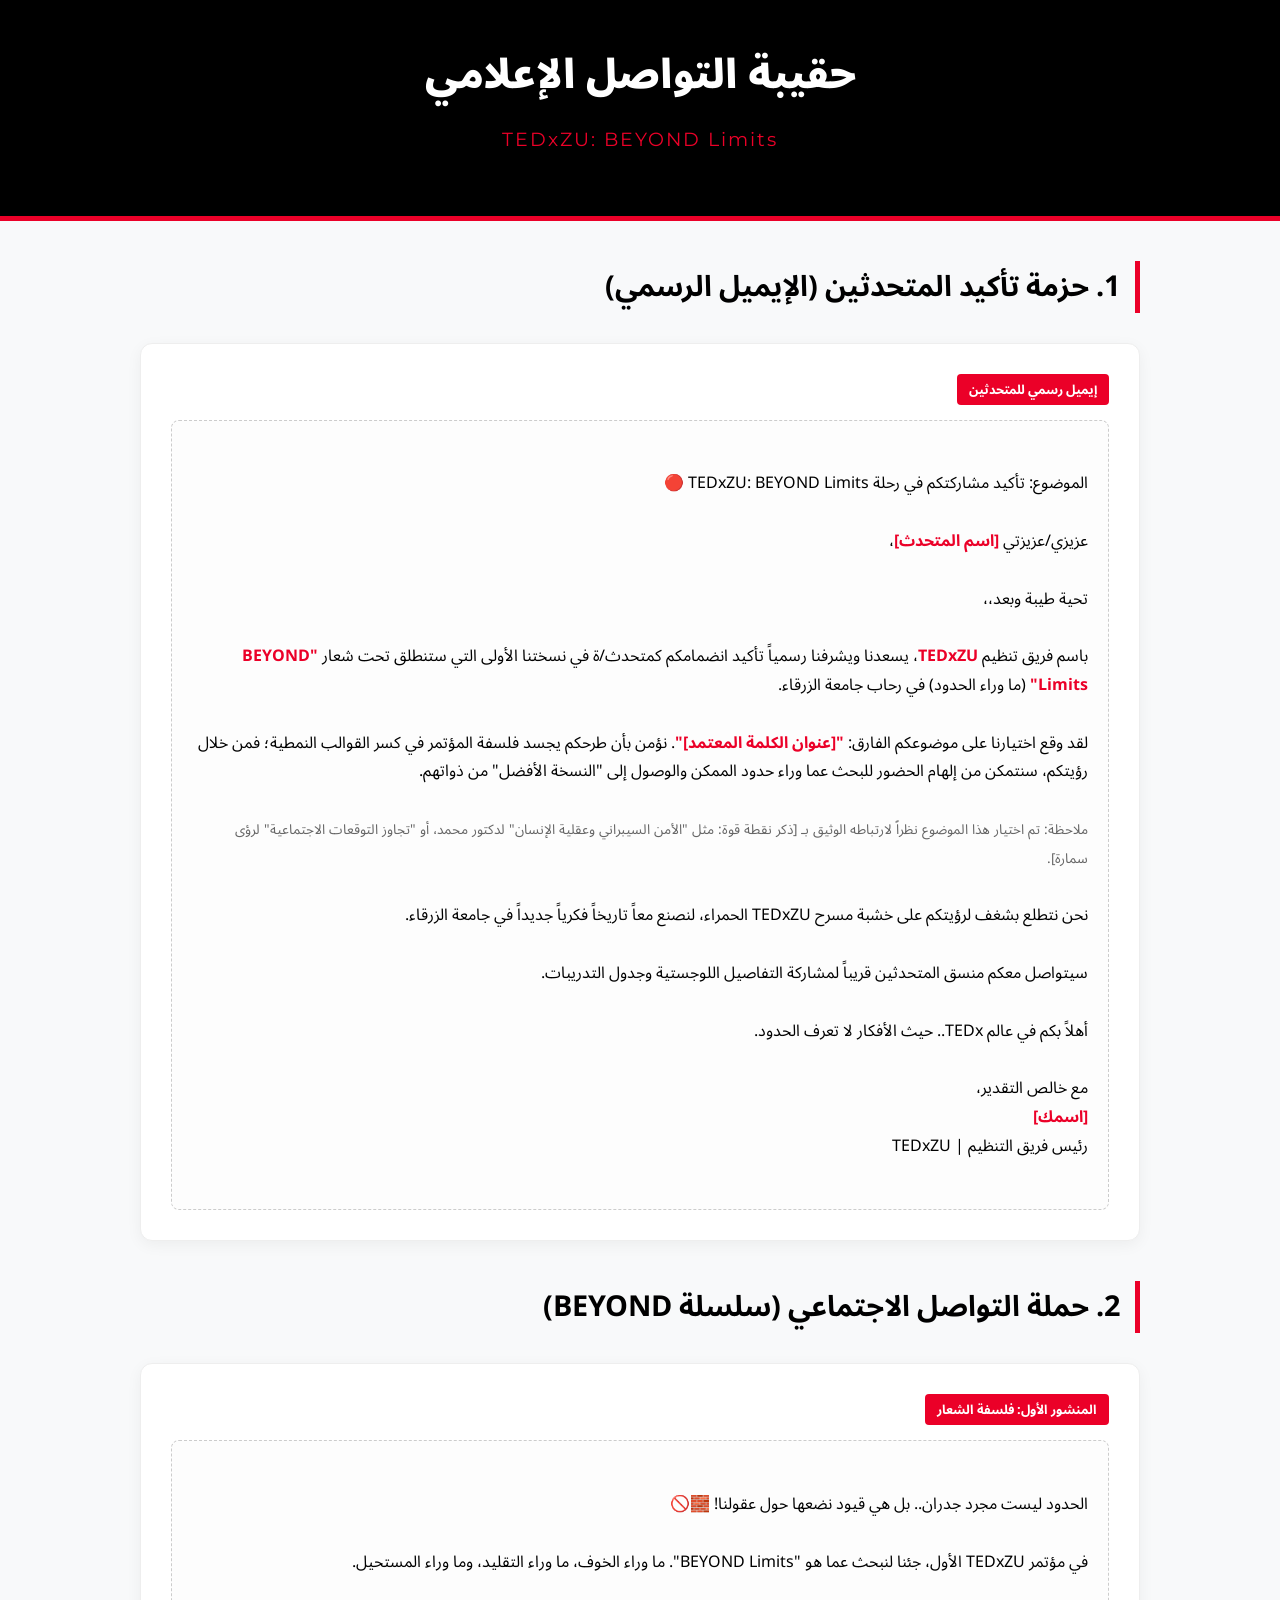
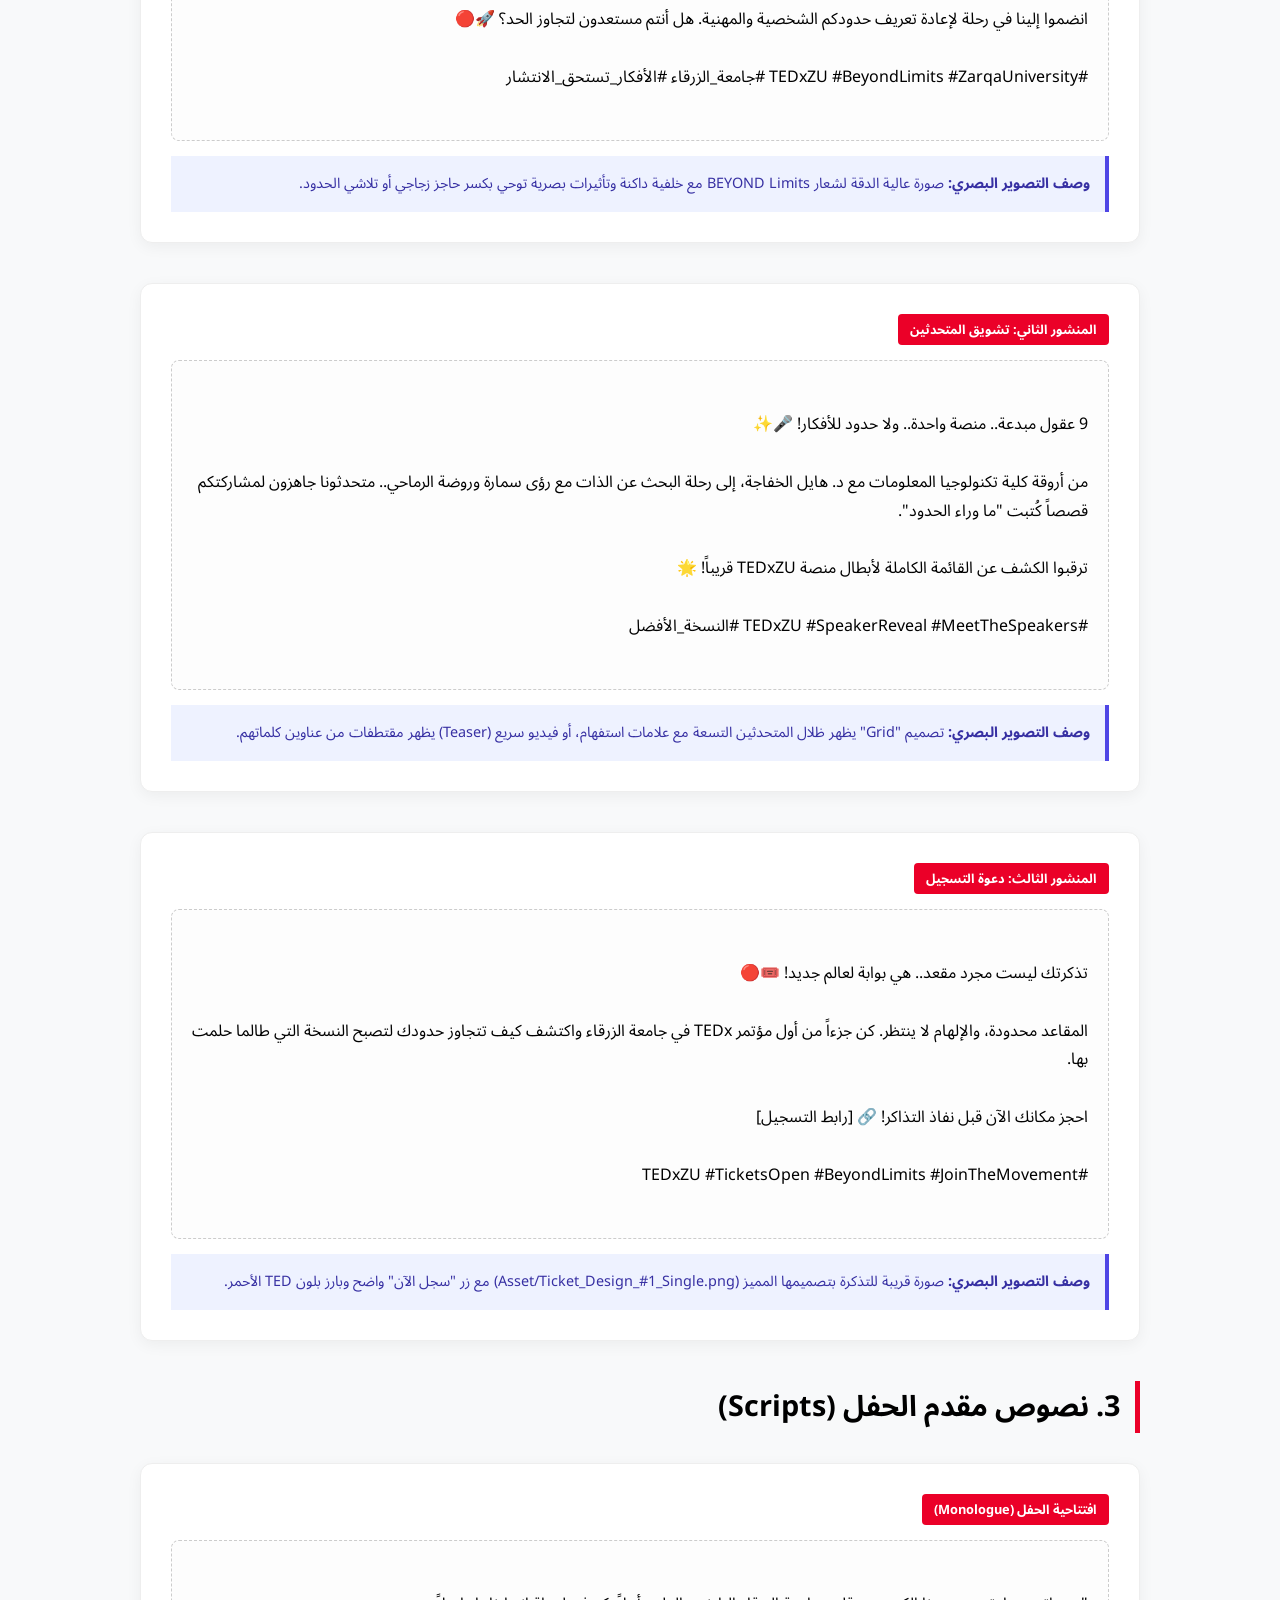
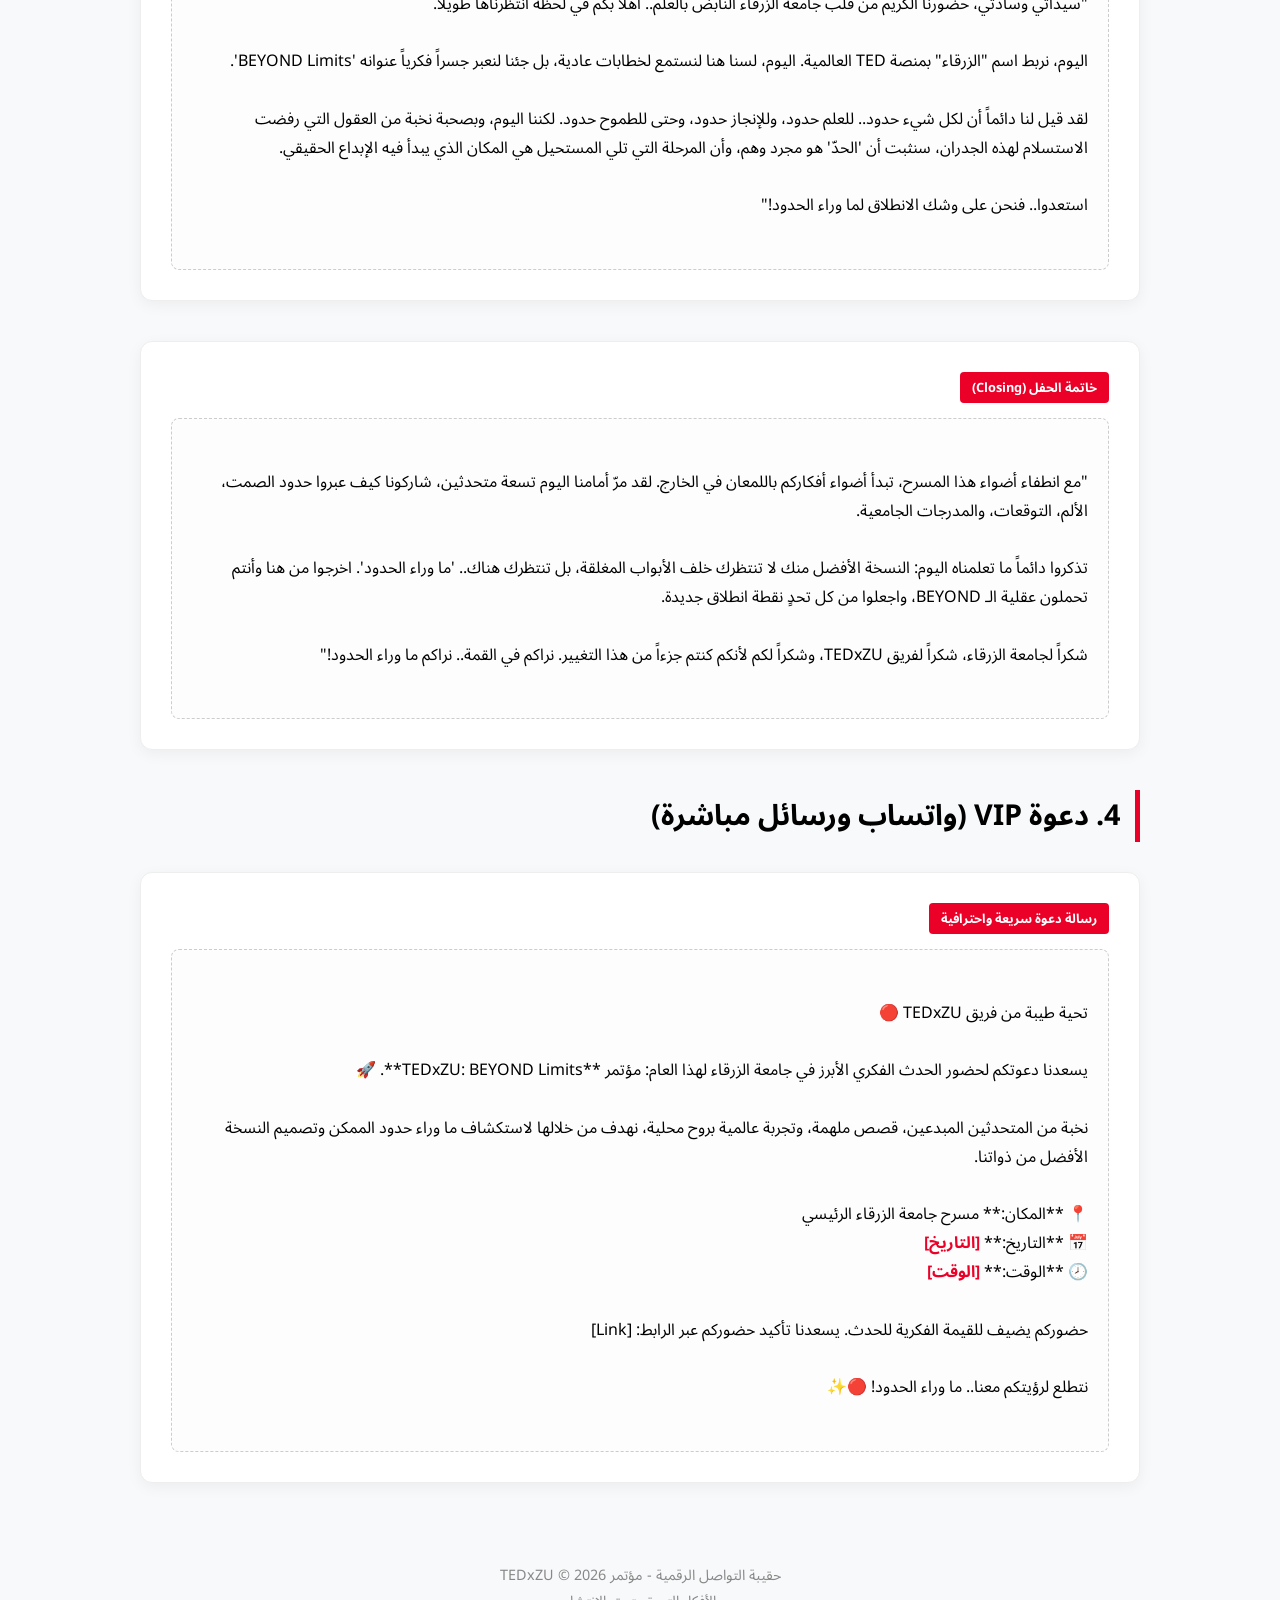
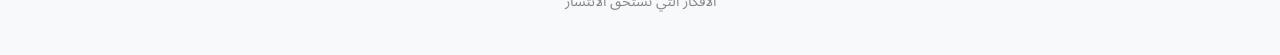
==== Communication_Kit.html @ 754bf7a7 "first commit" ====
<!DOCTYPE html>
<html lang="ar" dir="rtl">
<head>
    <meta charset="UTF-8">
    <meta name="viewport" content="width=device-width, initial-scale=1.0">
    <title>TEDxZU: BEYOND Limits - Communication Kit</title>
    <link href="https://fonts.googleapis.com/css2?family=Noto+Sans+Arabic:wght@400;700;900&family=Montserrat:wght@700&display=swap" rel="stylesheet">
    <style>
        :root {
            --ted-red: #EB0028;
            --black: #000000;
            --white: #FFFFFF;
            --grey: #f8f9fa;
            --dark-grey: #222;
        }

        body {
            font-family: 'Noto Sans Arabic', sans-serif;
            background-color: var(--grey);
            color: var(--black);
            margin: 0;
            padding: 0;
            line-height: 1.8;
        }

        .header {
            background-color: var(--black);
            color: var(--white);
            padding: 40px 20px;
            text-align: center;
            border-bottom: 5px solid var(--ted-red);
        }

        .header h1 {
            margin: 0;
            font-size: 2.5rem;
            font-weight: 900;
        }

        .header p {
            color: var(--ted-red);
            font-family: 'Montserrat', sans-serif;
            letter-spacing: 2px;
            font-size: 1.2rem;
            margin-top: 10px;
        }

        .container {
            max-width: 1000px;
            margin: 40px auto;
            padding: 0 20px;
        }

        .section-title {
            display: flex;
            align-items: center;
            margin-bottom: 30px;
            border-right: 5px solid var(--ted-red);
            padding-right: 15px;
        }

        .section-title h2 {
            font-size: 1.8rem;
            margin: 0;
            color: var(--black);
        }

        .card {
            background: var(--white);
            border-radius: 12px;
            box-shadow: 0 4px 15px rgba(0,0,0,0.05);
            padding: 30px;
            margin-bottom: 40px;
            border: 1px solid #eee;
        }

        .label {
            display: inline-block;
            background: var(--ted-red);
            color: var(--white);
            padding: 4px 12px;
            border-radius: 4px;
            font-size: 0.8rem;
            font-weight: bold;
            margin-bottom: 15px;
        }

        .content-box {
            background: #fdfdfd;
            border: 1px dashed #ccc;
            padding: 20px;
            border-radius: 8px;
            position: relative;
            white-space: pre-wrap;
        }

        .placeholder {
            color: var(--ted-red);
            font-weight: bold;
        }

        .visual-desc {
            background: #eef2ff;
            border-right: 4px solid #4f46e5;
            padding: 15px;
            margin-top: 15px;
            font-size: 0.9rem;
            color: #3730a3;
        }

        .speaker-list {
            font-size: 0.85rem;
            color: #666;
            margin-top: 10px;
        }

        footer {
            text-align: center;
            padding: 40px;
            font-size: 0.9rem;
            color: #888;
        }

        @media (max-width: 768px) {
            .header h1 { font-size: 1.8rem; }
        }
    </style>
</head>
<body>

    <div class="header">
        <h1>حقيبة التواصل الإعلامي</h1>
        <p>TEDxZU: BEYOND Limits</p>
    </div>

    <div class="container">

        <!-- 1. Speaker Confirmation -->
        <div class="section-title">
            <h2>1. حزمة تأكيد المتحدثين (الإيميل الرسمي)</h2>
        </div>
        
        <div class="card">
            <div class="label">إيميل رسمي للمتحدثين</div>
            <div class="content-box">
الموضوع: تأكيد مشاركتكم في رحلة TEDxZU: BEYOND Limits 🔴

عزيزي/عزيزتي <span class="placeholder">[اسم المتحدث]</span>،

تحية طيبة وبعد،،

باسم فريق تنظيم <span class="placeholder">TEDxZU</span>، يسعدنا ويشرفنا رسمياً تأكيد انضمامكم كمتحدث/ة في نسختنا الأولى التي ستنطلق تحت شعار <span class="placeholder">"BEYOND Limits"</span> (ما وراء الحدود) في رحاب جامعة الزرقاء.

لقد وقع اختيارنا على موضوعكم الفارق: <span class="placeholder">"[عنوان الكلمة المعتمد]"</span>. نؤمن بأن طرحكم يجسد فلسفة المؤتمر في كسر القوالب النمطية؛ فمن خلال رؤيتكم، سنتمكن من إلهام الحضور للبحث عما وراء حدود الممكن والوصول إلى "النسخة الأفضل" من ذواتهم.

<span class="speaker-list">ملاحظة: تم اختيار هذا الموضوع نظراً لارتباطه الوثيق بـ [ذكر نقطة قوة: مثل "الأمن السيبراني وعقلية الإنسان" لدكتور محمد، أو "تجاوز التوقعات الاجتماعية" لرؤى سمارة].</span>

نحن نتطلع بشغف لرؤيتكم على خشبة مسرح TEDxZU الحمراء، لنصنع معاً تاريخاً فكرياً جديداً في جامعة الزرقاء.

سيتواصل معكم منسق المتحدثين قريباً لمشاركة التفاصيل اللوجستية وجدول التدريبات.

أهلاً بكم في عالم TEDx.. حيث الأفكار لا تعرف الحدود.

مع خالص التقدير،
<span class="placeholder">[اسمك]</span>
رئيس فريق التنظيم | TEDxZU
            </div>
        </div>

        <!-- 2. Social Media Campaign -->
        <div class="section-title">
            <h2>2. حملة التواصل الاجتماعي (سلسلة BEYOND)</h2>
        </div>

        <!-- Post 1 -->
        <div class="card">
            <div class="label">المنشور الأول: فلسفة الشعار</div>
            <div class="content-box">
الحدود ليست مجرد جدران.. بل هي قيود نضعها حول عقولنا! 🧱🚫

في مؤتمر TEDxZU الأول، جئنا لنبحث عما هو "BEYOND Limits". ما وراء الخوف، ما وراء التقليد، وما وراء المستحيل.

انضموا إلينا في رحلة لإعادة تعريف حدودكم الشخصية والمهنية. هل أنتم مستعدون لتجاوز الحد؟ 🚀🔴

#TEDxZU #BeyondLimits #ZarqaUniversity #جامعة_الزرقاء #الأفكار_تستحق_الانتشار
            </div>
            <div class="visual-desc">
                <strong>وصف التصوير البصري:</strong> صورة عالية الدقة لشعار BEYOND Limits مع خلفية داكنة وتأثيرات بصرية توحي بكسر حاجز زجاجي أو تلاشي الحدود.
            </div>
        </div>

        <!-- Post 2 -->
        <div class="card">
            <div class="label">المنشور الثاني: تشويق المتحدثين</div>
            <div class="content-box">
9 عقول مبدعة.. منصة واحدة.. ولا حدود للأفكار! 🎤✨

من أروقة كلية تكنولوجيا المعلومات مع د. هايل الخفاجة، إلى رحلة البحث عن الذات مع رؤى سمارة وروضة الرماحي.. متحدثونا جاهزون لمشاركتكم قصصاً كُتبت "ما وراء الحدود".

ترقبوا الكشف عن القائمة الكاملة لأبطال منصة TEDxZU قريباً! 🌟

#TEDxZU #SpeakerReveal #MeetTheSpeakers #النسخة_الأفضل
            </div>
            <div class="visual-desc">
                <strong>وصف التصوير البصري:</strong> تصميم "Grid" يظهر ظلال المتحدثين التسعة مع علامات استفهام، أو فيديو سريع (Teaser) يظهر مقتطفات من عناوين كلماتهم.
            </div>
        </div>

        <!-- Post 3 -->
        <div class="card">
            <div class="label">المنشور الثالث: دعوة التسجيل</div>
            <div class="content-box">
تذكرتك ليست مجرد مقعد.. هي بوابة لعالم جديد! 🎟️🔴

المقاعد محدودة، والإلهام لا ينتظر. كن جزءاً من أول مؤتمر TEDx في جامعة الزرقاء واكتشف كيف تتجاوز حدودك لتصبح النسخة التي طالما حلمت بها.

احجز مكانك الآن قبل نفاذ التذاكر! 🔗 [رابط التسجيل]

#TEDxZU #TicketsOpen #BeyondLimits #JoinTheMovement
            </div>
            <div class="visual-desc">
                <strong>وصف التصوير البصري:</strong> صورة قريبة للتذكرة بتصميمها المميز (Asset/Ticket_Design_#1_Single.png) مع زر "سجل الآن" واضح وبارز بلون TED الأحمر.
            </div>
        </div>

        <!-- 3. Host Scripts -->
        <div class="section-title">
            <h2>3. نصوص مقدم الحفل (Scripts)</h2>
        </div>

        <div class="card">
            <div class="label">افتتاحية الحفل (Monologue)</div>
            <div class="content-box">
"سيداتي وسادتي، حضورنا الكريم من قلب جامعة الزرقاء النابض بالعلم.. أهلاً بكم في لحظة انتظرناها طويلاً.

اليوم، نربط اسم "الزرقاء" بمنصة TED العالمية. اليوم، لسنا هنا لنستمع لخطابات عادية، بل جئنا لنعبر جسراً فكرياً عنوانه 'BEYOND Limits'. 

لقد قيل لنا دائماً أن لكل شيء حدود.. للعلم حدود، وللإنجاز حدود، وحتى للطموح حدود. لكننا اليوم، وبصحبة نخبة من العقول التي رفضت الاستسلام لهذه الجدران، سنثبت أن 'الحدّ' هو مجرد وهم، وأن المرحلة التي تلي المستحيل هي المكان الذي يبدأ فيه الإبداع الحقيقي. 

استعدوا.. فنحن على وشك الانطلاق لما وراء الحدود!"
            </div>
        </div>

        <div class="card">
            <div class="label">خاتمة الحفل (Closing)</div>
            <div class="content-box">
"مع انطفاء أضواء هذا المسرح، تبدأ أضواء أفكاركم باللمعان في الخارج. لقد مرّ أمامنا اليوم تسعة متحدثين، شاركونا كيف عبروا حدود الصمت، الألم، التوقعات، والمدرجات الجامعية.

تذكروا دائماً ما تعلمناه اليوم: النسخة الأفضل منك لا تنتظرك خلف الأبواب المغلقة، بل تنتظرك هناك.. 'ما وراء الحدود'. اخرجوا من هنا وأنتم تحملون عقلية الـ BEYOND، واجعلوا من كل تحدٍ نقطة انطلاق جديدة. 

شكراً لجامعة الزرقاء، شكراً لفريق TEDxZU، وشكراً لكم لأنكم كنتم جزءاً من هذا التغيير. نراكم في القمة.. نراكم ما وراء الحدود!"
            </div>
        </div>

        <!-- 4. WhatsApp Invitation -->
        <div class="section-title">
            <h2>4. دعوة VIP (واتساب ورسائل مباشرة)</h2>
        </div>

        <div class="card">
            <div class="label">رسالة دعوة سريعة واحترافية</div>
            <div class="content-box">
تحية طيبة من فريق TEDxZU 🔴

يسعدنا دعوتكم لحضور الحدث الفكري الأبرز في جامعة الزرقاء لهذا العام: مؤتمر **TEDxZU: BEYOND Limits**. 🚀

نخبة من المتحدثين المبدعين، قصص ملهمة، وتجربة عالمية بروح محلية، نهدف من خلالها لاستكشاف ما وراء حدود الممكن وتصميم النسخة الأفضل من ذواتنا.

📍 **المكان:** مسرح جامعة الزرقاء الرئيسي
📅 **التاريخ:** <span class="placeholder">[التاريخ]</span>
🕗 **الوقت:** <span class="placeholder">[الوقت]</span>

حضوركم يضيف للقيمة الفكرية للحدث. يسعدنا تأكيد حضوركم عبر الرابط: [Link]

نتطلع لرؤيتكم معنا.. ما وراء الحدود! 🔴✨
            </div>
        </div>

    </div>

    <footer>
        حقيبة التواصل الرقمية - مؤتمر TEDxZU &copy; 2026<br>
        الأفكار التي تستحق الانتشار
    </footer>

</body>
</html>
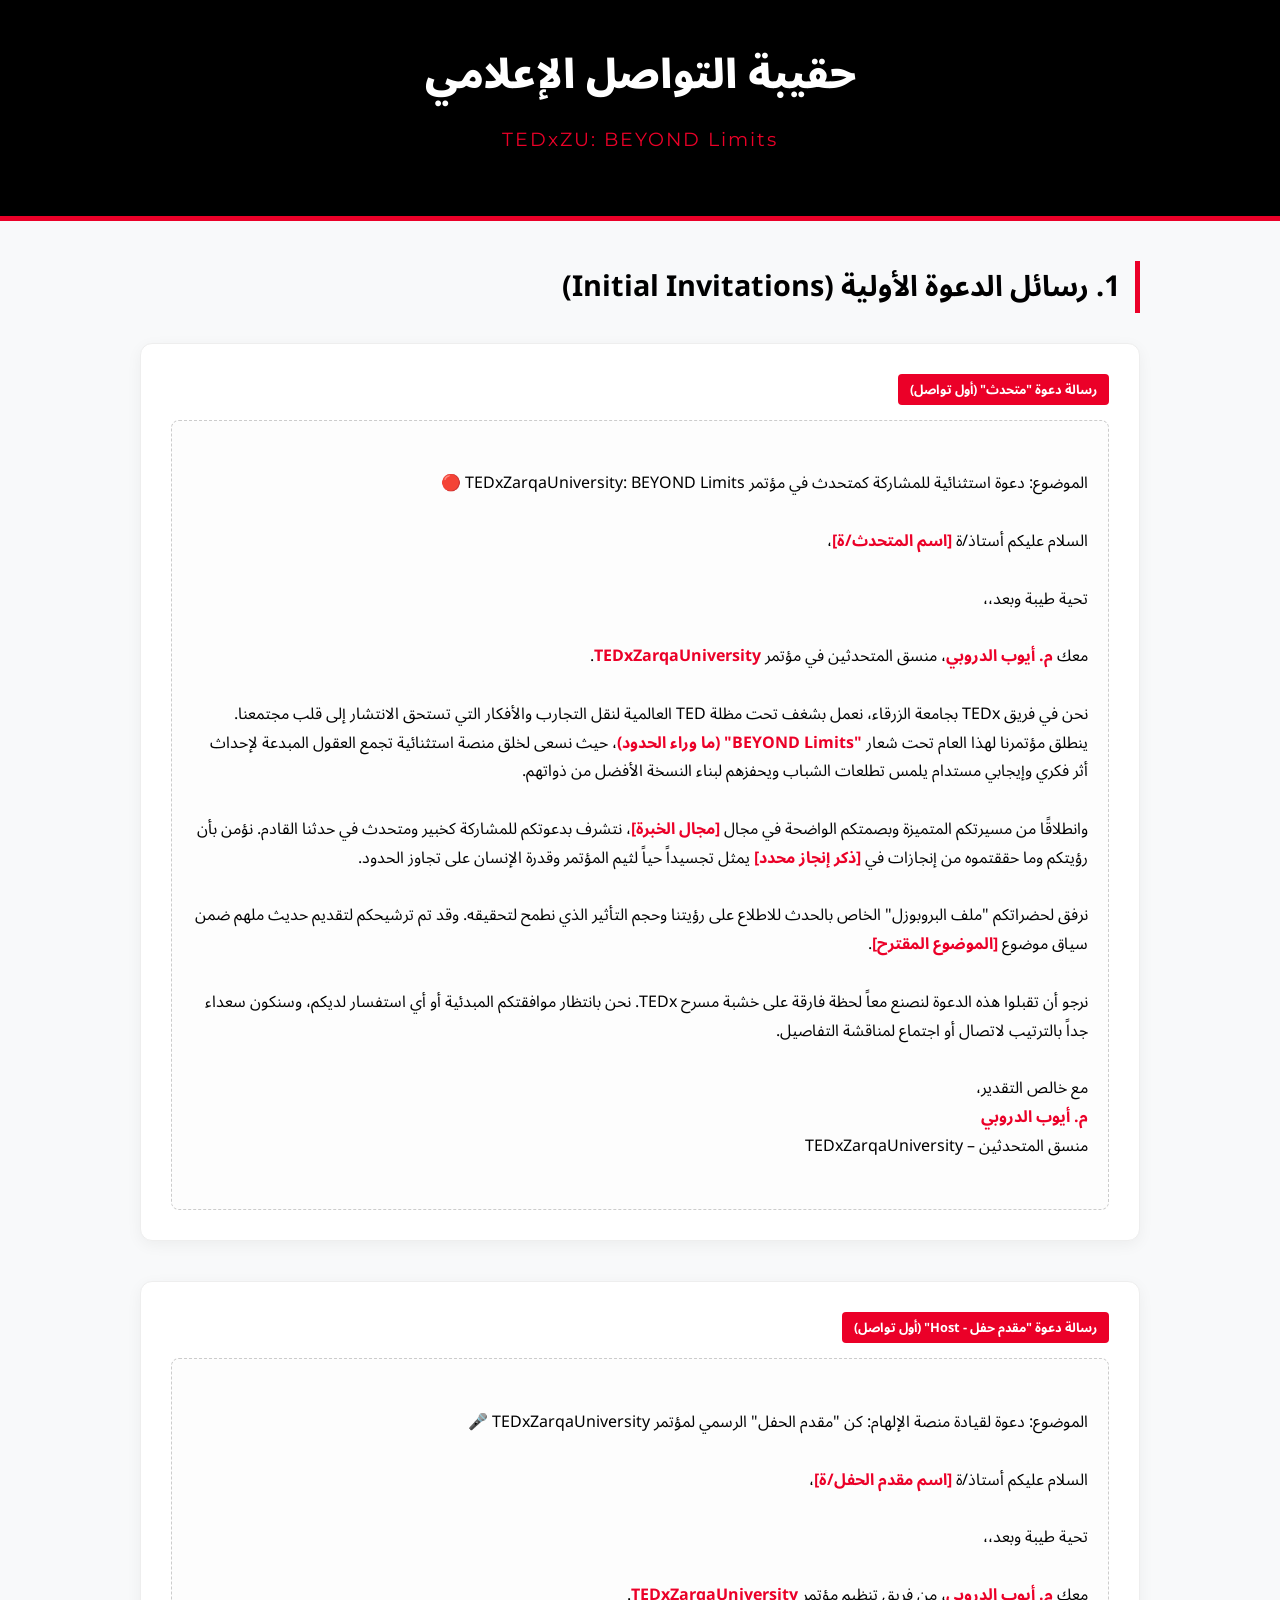
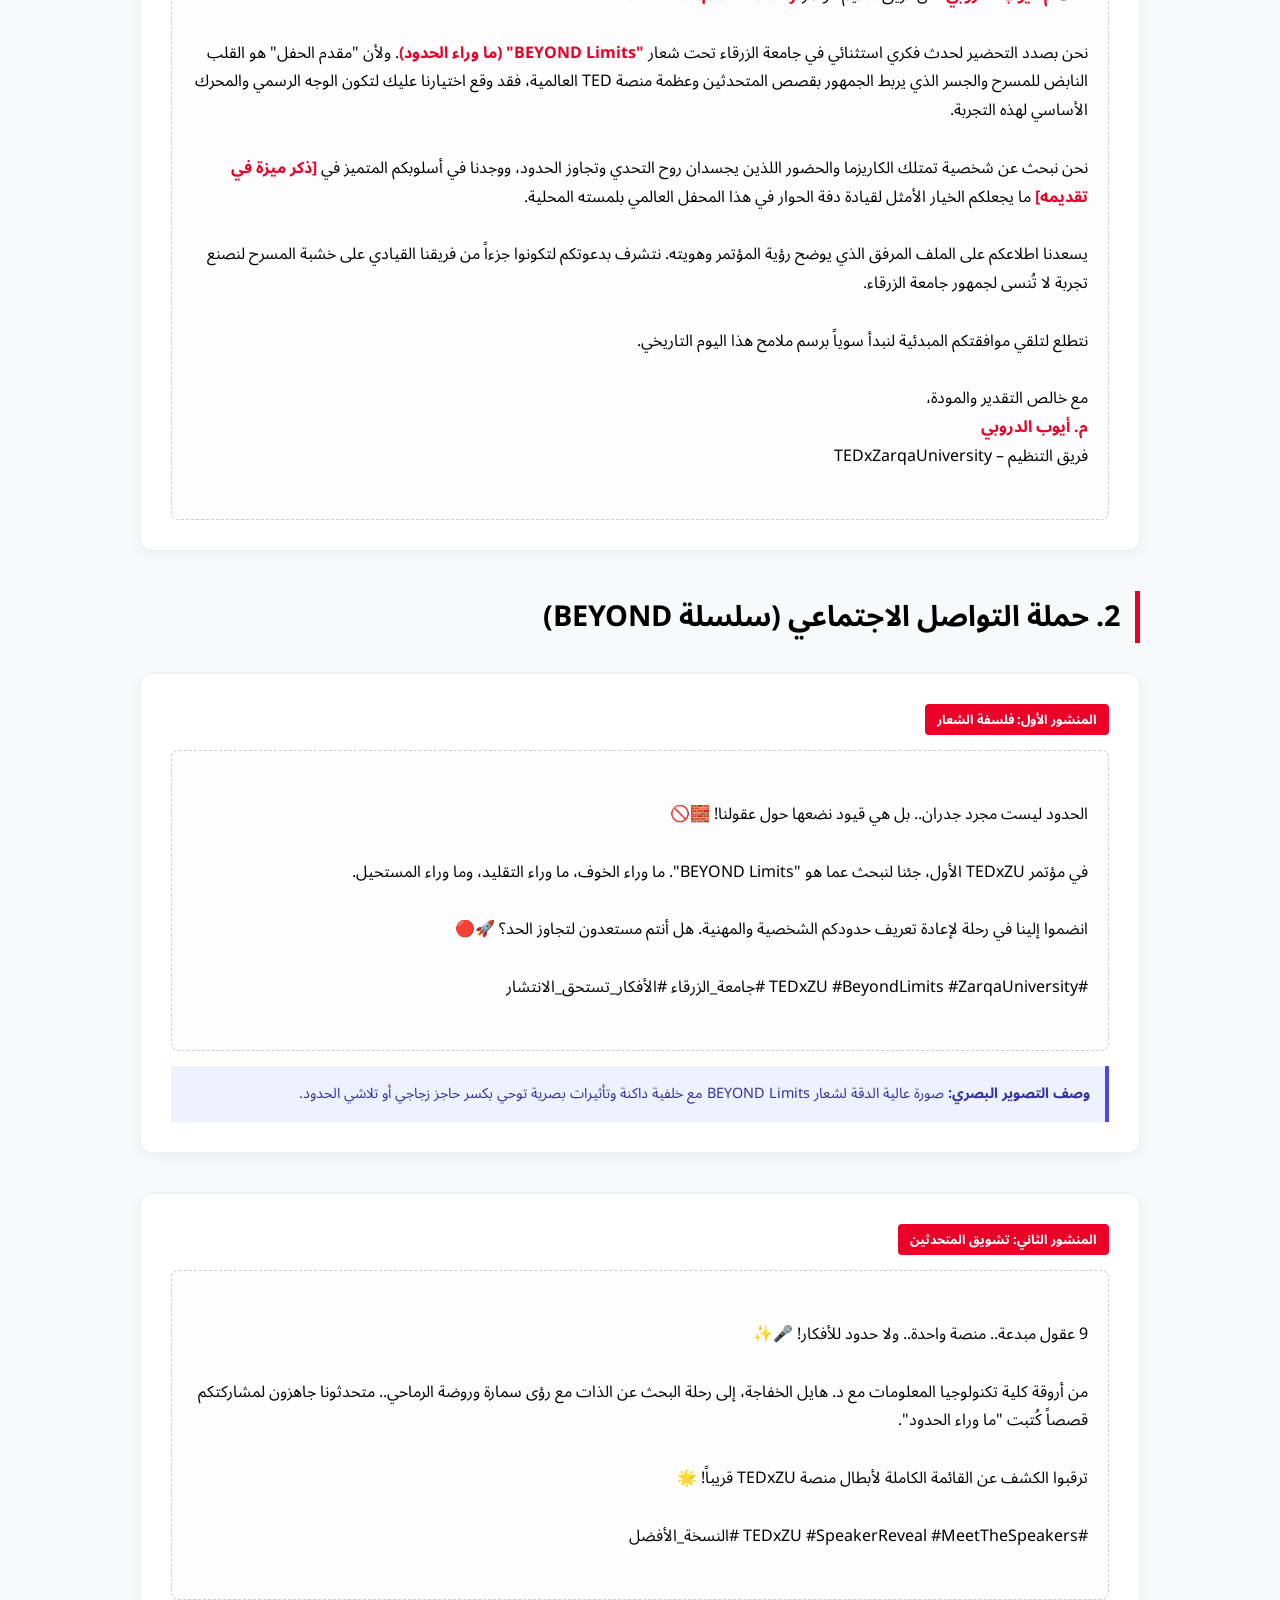
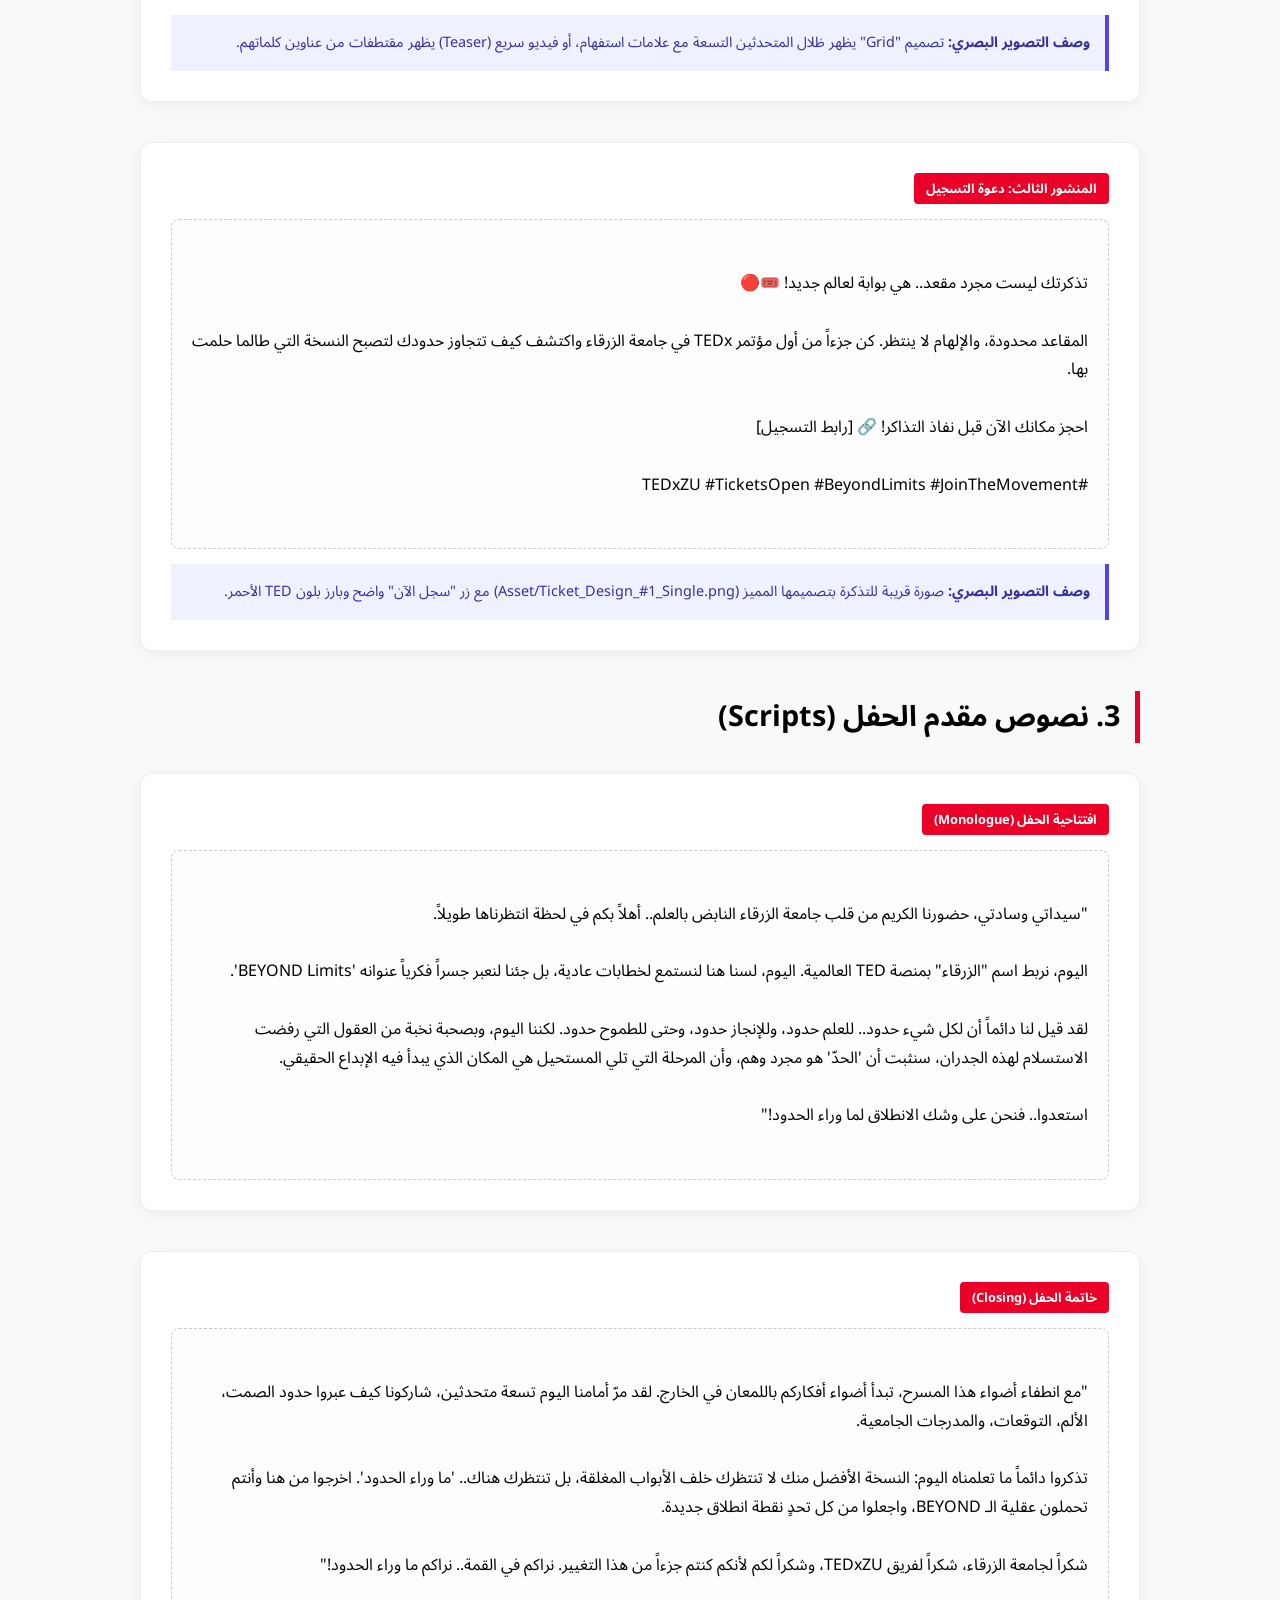
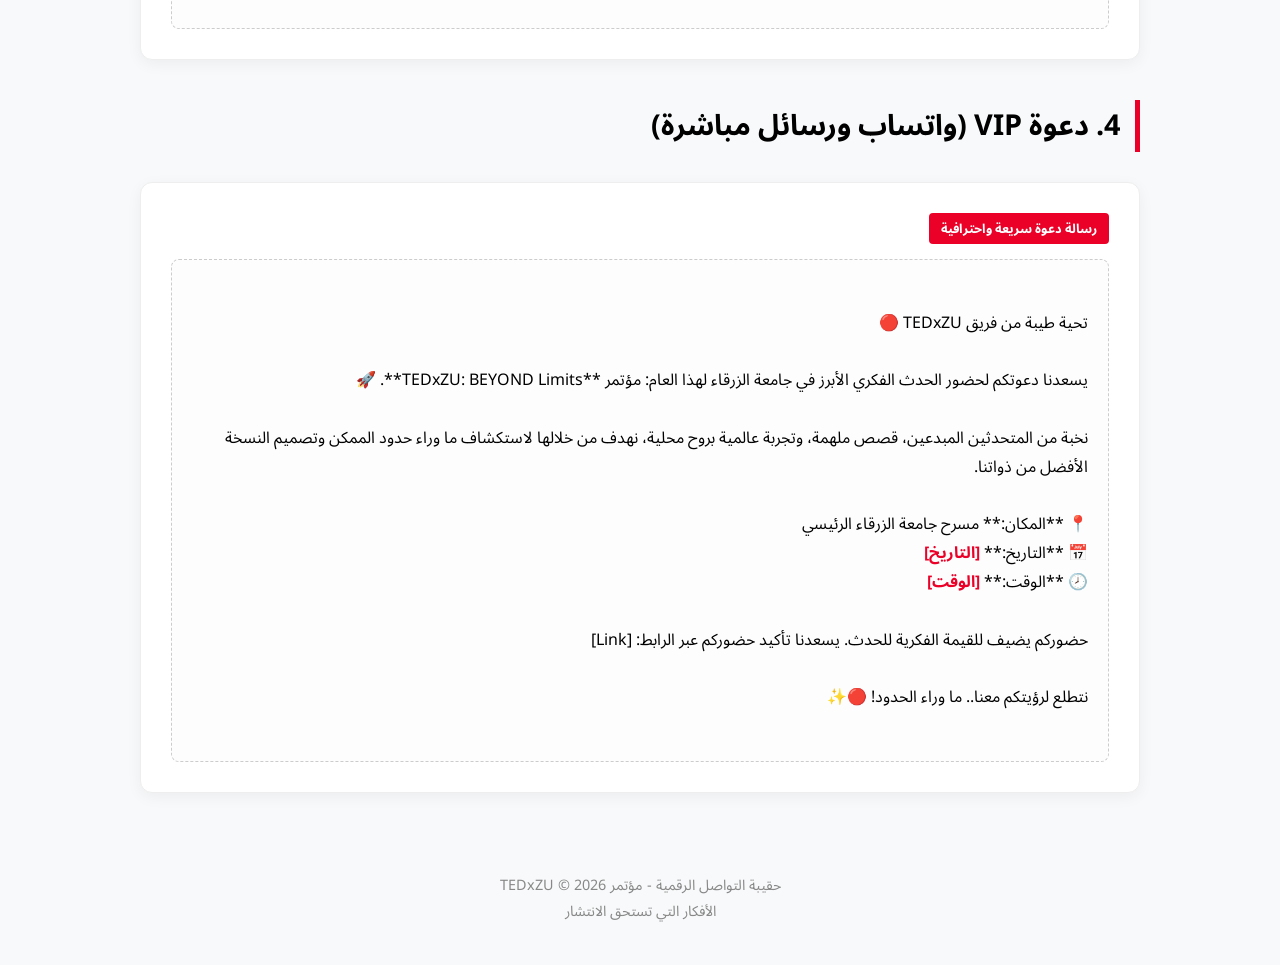
==== commit d3af69d9: "make a propsal" ====
--- a/Communication_Kit.html
+++ b/Communication_Kit.html
@@ -135,35 +135,60 @@
 
     <div class="container">
 
-        <!-- 1. Speaker Confirmation -->
+        <!-- 1. Initial Invitations -->
         <div class="section-title">
-            <h2>1. حزمة تأكيد المتحدثين (الإيميل الرسمي)</h2>
+            <h2>1. رسائل الدعوة الأولية (Initial Invitations)</h2>
         </div>
         
-        <div class="card">
-            <div class="label">إيميل رسمي للمتحدثين</div>
-            <div class="content-box">
-الموضوع: تأكيد مشاركتكم في رحلة TEDxZU: BEYOND Limits 🔴
-
-عزيزي/عزيزتي <span class="placeholder">[اسم المتحدث]</span>،
+        <!-- Speaker Invitation -->
+        <div class="card">
+            <div class="label">رسالة دعوة "متحدث" (أول تواصل)</div>
+            <div class="content-box">
+الموضوع: دعوة استثنائية للمشاركة كمتحدث في مؤتمر TEDxZarqaUniversity: BEYOND Limits 🔴
+
+السلام عليكم أستاذ/ة <span class="placeholder">[اسم المتحدث/ة]</span>،
 
 تحية طيبة وبعد،،
 
-باسم فريق تنظيم <span class="placeholder">TEDxZU</span>، يسعدنا ويشرفنا رسمياً تأكيد انضمامكم كمتحدث/ة في نسختنا الأولى التي ستنطلق تحت شعار <span class="placeholder">"BEYOND Limits"</span> (ما وراء الحدود) في رحاب جامعة الزرقاء.
-
-لقد وقع اختيارنا على موضوعكم الفارق: <span class="placeholder">"[عنوان الكلمة المعتمد]"</span>. نؤمن بأن طرحكم يجسد فلسفة المؤتمر في كسر القوالب النمطية؛ فمن خلال رؤيتكم، سنتمكن من إلهام الحضور للبحث عما وراء حدود الممكن والوصول إلى "النسخة الأفضل" من ذواتهم.
-
-<span class="speaker-list">ملاحظة: تم اختيار هذا الموضوع نظراً لارتباطه الوثيق بـ [ذكر نقطة قوة: مثل "الأمن السيبراني وعقلية الإنسان" لدكتور محمد، أو "تجاوز التوقعات الاجتماعية" لرؤى سمارة].</span>
-
-نحن نتطلع بشغف لرؤيتكم على خشبة مسرح TEDxZU الحمراء، لنصنع معاً تاريخاً فكرياً جديداً في جامعة الزرقاء.
-
-سيتواصل معكم منسق المتحدثين قريباً لمشاركة التفاصيل اللوجستية وجدول التدريبات.
-
-أهلاً بكم في عالم TEDx.. حيث الأفكار لا تعرف الحدود.
+معك <span class="placeholder">م. أيوب الدروبي</span>، منسق المتحدثين في مؤتمر <span class="placeholder">TEDxZarqaUniversity</span>.
+
+نحن في فريق TEDx بجامعة الزرقاء، نعمل بشغف تحت مظلة TED العالمية لنقل التجارب والأفكار التي تستحق الانتشار إلى قلب مجتمعنا. ينطلق مؤتمرنا لهذا العام تحت شعار <span class="placeholder">"BEYOND Limits" (ما وراء الحدود)</span>، حيث نسعى لخلق منصة استثنائية تجمع العقول المبدعة لإحداث أثر فكري وإيجابي مستدام يلمس تطلعات الشباب ويحفزهم لبناء النسخة الأفضل من ذواتهم.
+
+وانطلاقًا من مسيرتكم المتميزة وبصمتكم الواضحة في مجال <span class="placeholder">[مجال الخبرة]</span>، نتشرف بدعوتكم للمشاركة كخبير ومتحدث في حدثنا القادم. نؤمن بأن رؤيتكم وما حققتموه من إنجازات في <span class="placeholder">[ذكر إنجاز محدد]</span> يمثل تجسيداً حياً لثيم المؤتمر وقدرة الإنسان على تجاوز الحدود.
+
+نرفق لحضراتكم "ملف البروبوزل" الخاص بالحدث للاطلاع على رؤيتنا وحجم التأثير الذي نطمح لتحقيقه. وقد تم ترشيحكم لتقديم حديث ملهم ضمن سياق موضوع <span class="placeholder">[الموضوع المقترح]</span>.
+
+نرجو أن تقبلوا هذه الدعوة لنصنع معاً لحظة فارقة على خشبة مسرح TEDx. نحن بانتظار موافقتكم المبدئية أو أي استفسار لديكم، وسنكون سعداء جداً بالترتيب لاتصال أو اجتماع لمناقشة التفاصيل.
 
 مع خالص التقدير،
-<span class="placeholder">[اسمك]</span>
-رئيس فريق التنظيم | TEDxZU
+<span class="placeholder">م. أيوب الدروبي</span>
+منسق المتحدثين – TEDxZarqaUniversity
+            </div>
+        </div>
+
+        <!-- Host Invitation -->
+        <div class="card">
+            <div class="label">رسالة دعوة "مقدم حفل - Host" (أول تواصل)</div>
+            <div class="content-box">
+الموضوع: دعوة لقيادة منصة الإلهام: كن "مقدم الحفل" الرسمي لمؤتمر TEDxZarqaUniversity 🎤
+
+السلام عليكم أستاذ/ة <span class="placeholder">[اسم مقدم الحفل/ة]</span>،
+
+تحية طيبة وبعد،،
+
+معك <span class="placeholder">م. أيوب الدروبي</span>، من فريق تنظيم مؤتمر <span class="placeholder">TEDxZarqaUniversity</span>.
+
+نحن بصدد التحضير لحدث فكري استثنائي في جامعة الزرقاء تحت شعار <span class="placeholder">"BEYOND Limits" (ما وراء الحدود)</span>. ولأن "مقدم الحفل" هو القلب النابض للمسرح والجسر الذي يربط الجمهور بقصص المتحدثين وعظمة منصة TED العالمية، فقد وقع اختيارنا عليك لتكون الوجه الرسمي والمحرك الأساسي لهذه التجربة.
+
+نحن نبحث عن شخصية تمتلك الكاريزما والحضور اللذين يجسدان روح التحدي وتجاوز الحدود، ووجدنا في أسلوبكم المتميز في <span class="placeholder">[ذكر ميزة في تقديمه]</span> ما يجعلكم الخيار الأمثل لقيادة دفة الحوار في هذا المحفل العالمي بلمسته المحلية.
+
+يسعدنا اطلاعكم على الملف المرفق الذي يوضح رؤية المؤتمر وهويته. نتشرف بدعوتكم لتكونوا جزءاً من فريقنا القيادي على خشبة المسرح لنصنع تجربة لا تُنسى لجمهور جامعة الزرقاء.
+
+نتطلع لتلقي موافقتكم المبدئية لنبدأ سوياً برسم ملامح هذا اليوم التاريخي.
+
+مع خالص التقدير والمودة،
+<span class="placeholder">م. أيوب الدروبي</span>
+فريق التنظيم – TEDxZarqaUniversity
             </div>
         </div>
 
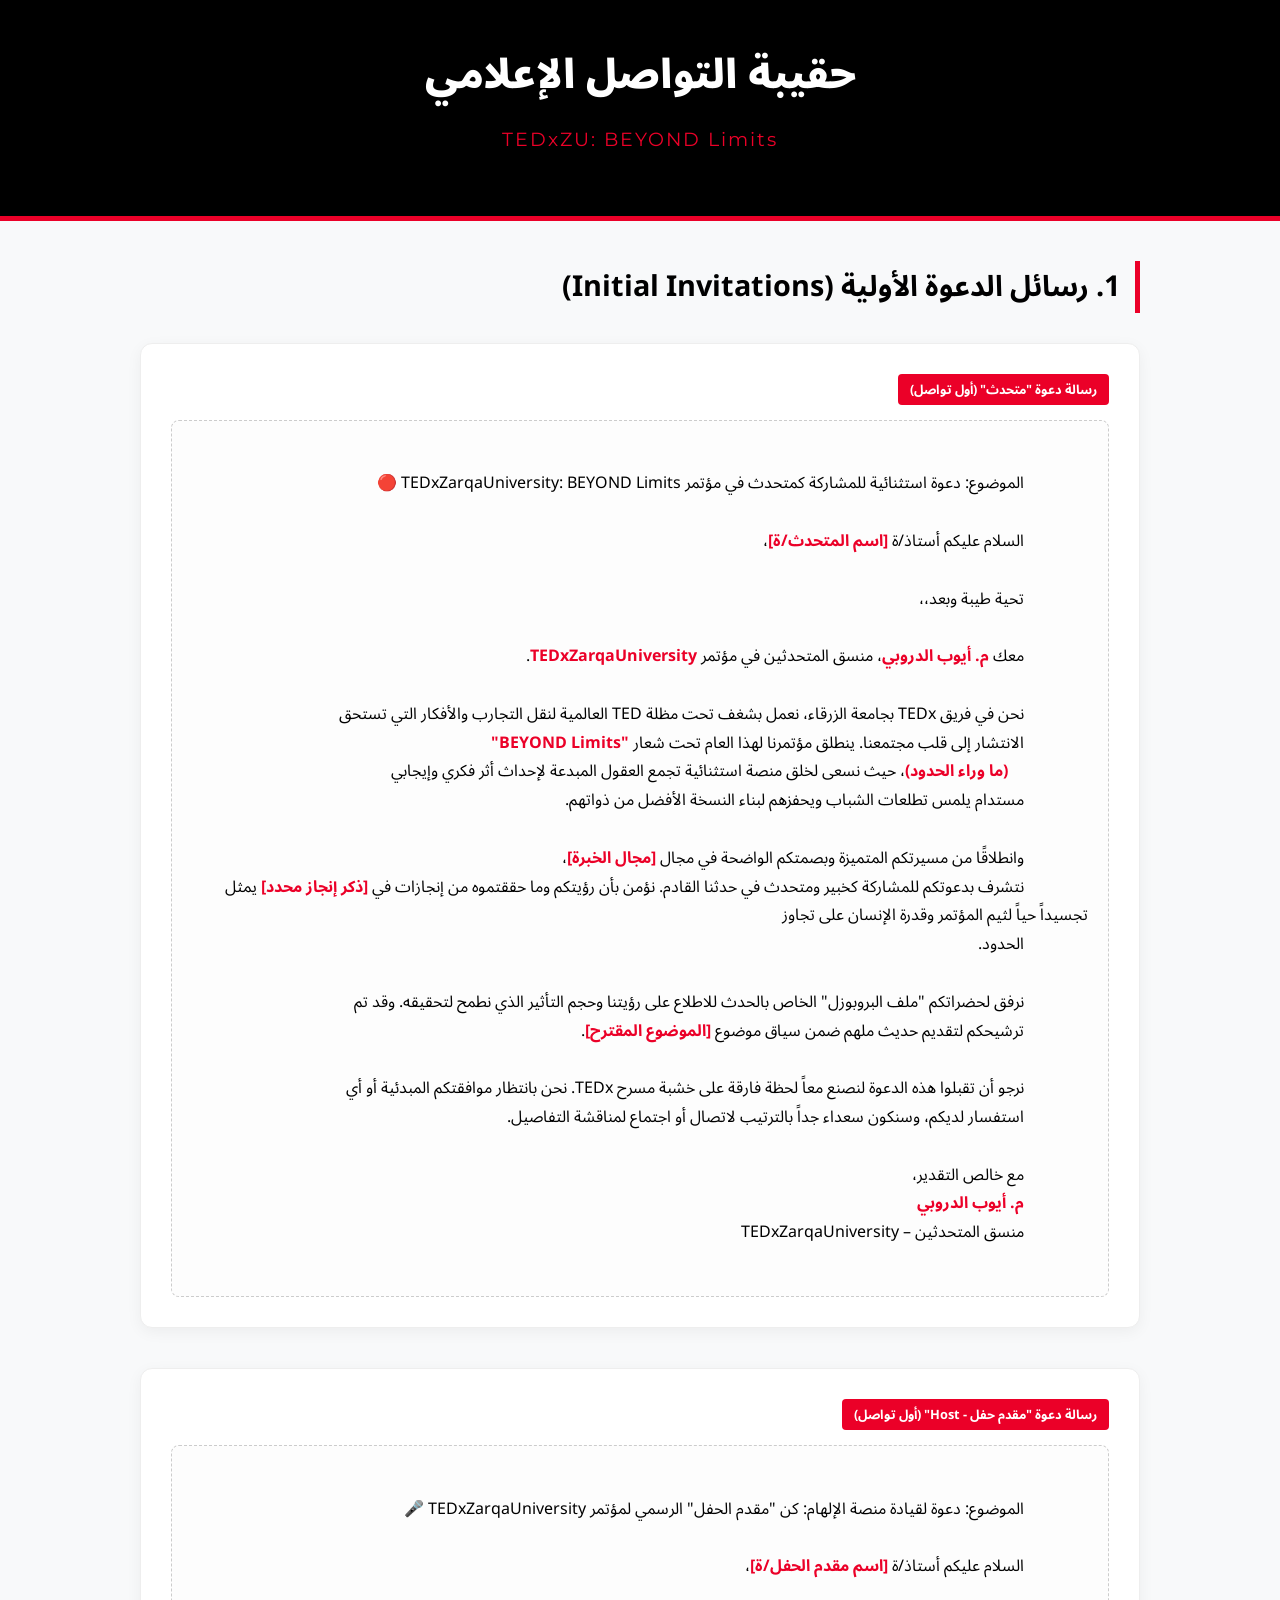
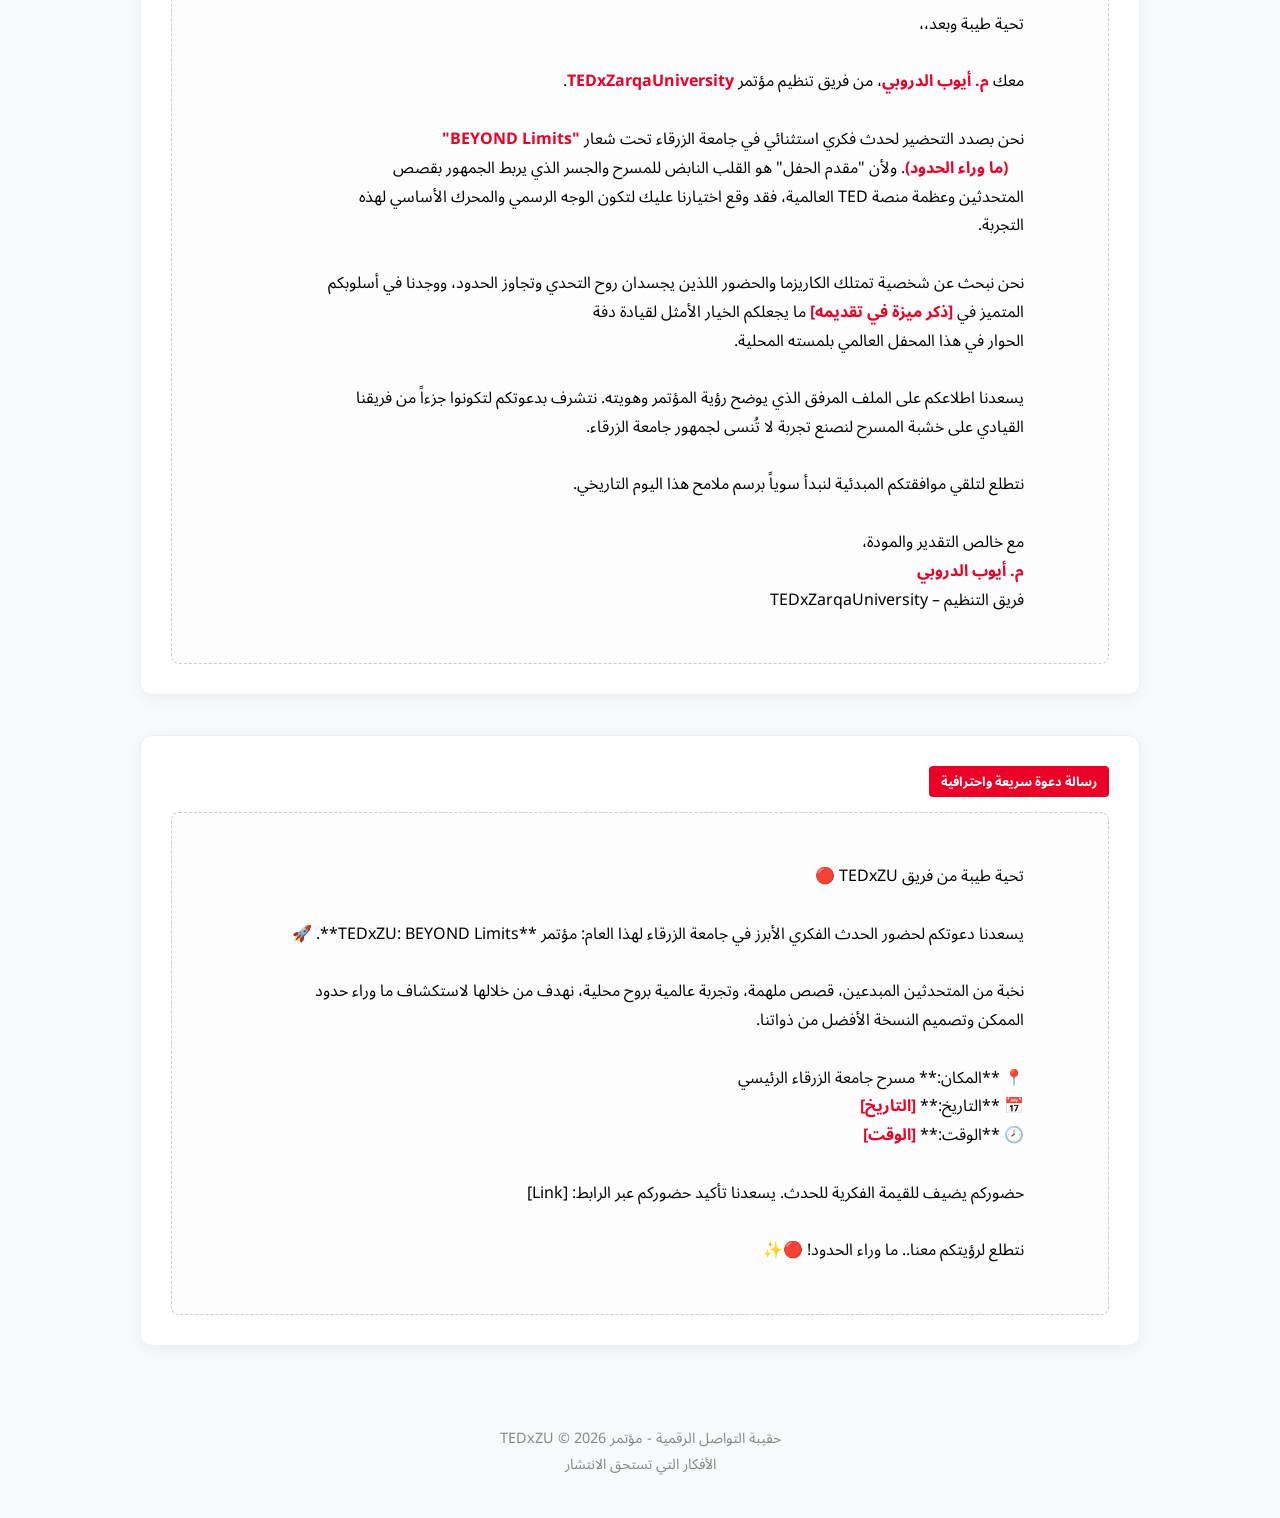
==== commit dc5bf9e8: "fix" ====
--- a/Communication_Kit.html
+++ b/Communication_Kit.html
@@ -1,10 +1,13 @@
 <!DOCTYPE html>
 <html lang="ar" dir="rtl">
+
 <head>
     <meta charset="UTF-8">
     <meta name="viewport" content="width=device-width, initial-scale=1.0">
     <title>TEDxZU: BEYOND Limits - Communication Kit</title>
-    <link href="https://fonts.googleapis.com/css2?family=Noto+Sans+Arabic:wght@400;700;900&family=Montserrat:wght@700&display=swap" rel="stylesheet">
+    <link
+        href="https://fonts.googleapis.com/css2?family=Noto+Sans+Arabic:wght@400;700;900&family=Montserrat:wght@700&display=swap"
+        rel="stylesheet">
     <style>
         :root {
             --ted-red: #EB0028;
@@ -68,7 +71,7 @@
         .card {
             background: var(--white);
             border-radius: 12px;
-            box-shadow: 0 4px 15px rgba(0,0,0,0.05);
+            box-shadow: 0 4px 15px rgba(0, 0, 0, 0.05);
             padding: 30px;
             margin-bottom: 40px;
             border: 1px solid #eee;
@@ -122,10 +125,13 @@
         }
 
         @media (max-width: 768px) {
-            .header h1 { font-size: 1.8rem; }
+            .header h1 {
+                font-size: 1.8rem;
+            }
         }
     </style>
 </head>
+
 <body>
 
     <div class="header">
@@ -139,30 +145,39 @@
         <div class="section-title">
             <h2>1. رسائل الدعوة الأولية (Initial Invitations)</h2>
         </div>
-        
+
         <!-- Speaker Invitation -->
         <div class="card">
             <div class="label">رسالة دعوة "متحدث" (أول تواصل)</div>
             <div class="content-box">
-الموضوع: دعوة استثنائية للمشاركة كمتحدث في مؤتمر TEDxZarqaUniversity: BEYOND Limits 🔴
-
-السلام عليكم أستاذ/ة <span class="placeholder">[اسم المتحدث/ة]</span>،
-
-تحية طيبة وبعد،،
-
-معك <span class="placeholder">م. أيوب الدروبي</span>، منسق المتحدثين في مؤتمر <span class="placeholder">TEDxZarqaUniversity</span>.
-
-نحن في فريق TEDx بجامعة الزرقاء، نعمل بشغف تحت مظلة TED العالمية لنقل التجارب والأفكار التي تستحق الانتشار إلى قلب مجتمعنا. ينطلق مؤتمرنا لهذا العام تحت شعار <span class="placeholder">"BEYOND Limits" (ما وراء الحدود)</span>، حيث نسعى لخلق منصة استثنائية تجمع العقول المبدعة لإحداث أثر فكري وإيجابي مستدام يلمس تطلعات الشباب ويحفزهم لبناء النسخة الأفضل من ذواتهم.
-
-وانطلاقًا من مسيرتكم المتميزة وبصمتكم الواضحة في مجال <span class="placeholder">[مجال الخبرة]</span>، نتشرف بدعوتكم للمشاركة كخبير ومتحدث في حدثنا القادم. نؤمن بأن رؤيتكم وما حققتموه من إنجازات في <span class="placeholder">[ذكر إنجاز محدد]</span> يمثل تجسيداً حياً لثيم المؤتمر وقدرة الإنسان على تجاوز الحدود.
-
-نرفق لحضراتكم "ملف البروبوزل" الخاص بالحدث للاطلاع على رؤيتنا وحجم التأثير الذي نطمح لتحقيقه. وقد تم ترشيحكم لتقديم حديث ملهم ضمن سياق موضوع <span class="placeholder">[الموضوع المقترح]</span>.
-
-نرجو أن تقبلوا هذه الدعوة لنصنع معاً لحظة فارقة على خشبة مسرح TEDx. نحن بانتظار موافقتكم المبدئية أو أي استفسار لديكم، وسنكون سعداء جداً بالترتيب لاتصال أو اجتماع لمناقشة التفاصيل.
-
-مع خالص التقدير،
-<span class="placeholder">م. أيوب الدروبي</span>
-منسق المتحدثين – TEDxZarqaUniversity
+                الموضوع: دعوة استثنائية للمشاركة كمتحدث في مؤتمر TEDxZarqaUniversity: BEYOND Limits 🔴
+
+                السلام عليكم أستاذ/ة <span class="placeholder">[اسم المتحدث/ة]</span>،
+
+                تحية طيبة وبعد،،
+
+                معك <span class="placeholder">م. أيوب الدروبي</span>، منسق المتحدثين في مؤتمر <span
+                    class="placeholder">TEDxZarqaUniversity</span>.
+
+                نحن في فريق TEDx بجامعة الزرقاء، نعمل بشغف تحت مظلة TED العالمية لنقل التجارب والأفكار التي تستحق
+                الانتشار إلى قلب مجتمعنا. ينطلق مؤتمرنا لهذا العام تحت شعار <span class="placeholder">"BEYOND Limits"
+                    (ما وراء الحدود)</span>، حيث نسعى لخلق منصة استثنائية تجمع العقول المبدعة لإحداث أثر فكري وإيجابي
+                مستدام يلمس تطلعات الشباب ويحفزهم لبناء النسخة الأفضل من ذواتهم.
+
+                وانطلاقًا من مسيرتكم المتميزة وبصمتكم الواضحة في مجال <span class="placeholder">[مجال الخبرة]</span>،
+                نتشرف بدعوتكم للمشاركة كخبير ومتحدث في حدثنا القادم. نؤمن بأن رؤيتكم وما حققتموه من إنجازات في <span
+                    class="placeholder">[ذكر إنجاز محدد]</span> يمثل تجسيداً حياً لثيم المؤتمر وقدرة الإنسان على تجاوز
+                الحدود.
+
+                نرفق لحضراتكم "ملف البروبوزل" الخاص بالحدث للاطلاع على رؤيتنا وحجم التأثير الذي نطمح لتحقيقه. وقد تم
+                ترشيحكم لتقديم حديث ملهم ضمن سياق موضوع <span class="placeholder">[الموضوع المقترح]</span>.
+
+                نرجو أن تقبلوا هذه الدعوة لنصنع معاً لحظة فارقة على خشبة مسرح TEDx. نحن بانتظار موافقتكم المبدئية أو أي
+                استفسار لديكم، وسنكون سعداء جداً بالترتيب لاتصال أو اجتماع لمناقشة التفاصيل.
+
+                مع خالص التقدير،
+                <span class="placeholder">م. أيوب الدروبي</span>
+                منسق المتحدثين – TEDxZarqaUniversity
             </div>
         </div>
 
@@ -170,134 +185,53 @@
         <div class="card">
             <div class="label">رسالة دعوة "مقدم حفل - Host" (أول تواصل)</div>
             <div class="content-box">
-الموضوع: دعوة لقيادة منصة الإلهام: كن "مقدم الحفل" الرسمي لمؤتمر TEDxZarqaUniversity 🎤
-
-السلام عليكم أستاذ/ة <span class="placeholder">[اسم مقدم الحفل/ة]</span>،
-
-تحية طيبة وبعد،،
-
-معك <span class="placeholder">م. أيوب الدروبي</span>، من فريق تنظيم مؤتمر <span class="placeholder">TEDxZarqaUniversity</span>.
-
-نحن بصدد التحضير لحدث فكري استثنائي في جامعة الزرقاء تحت شعار <span class="placeholder">"BEYOND Limits" (ما وراء الحدود)</span>. ولأن "مقدم الحفل" هو القلب النابض للمسرح والجسر الذي يربط الجمهور بقصص المتحدثين وعظمة منصة TED العالمية، فقد وقع اختيارنا عليك لتكون الوجه الرسمي والمحرك الأساسي لهذه التجربة.
-
-نحن نبحث عن شخصية تمتلك الكاريزما والحضور اللذين يجسدان روح التحدي وتجاوز الحدود، ووجدنا في أسلوبكم المتميز في <span class="placeholder">[ذكر ميزة في تقديمه]</span> ما يجعلكم الخيار الأمثل لقيادة دفة الحوار في هذا المحفل العالمي بلمسته المحلية.
-
-يسعدنا اطلاعكم على الملف المرفق الذي يوضح رؤية المؤتمر وهويته. نتشرف بدعوتكم لتكونوا جزءاً من فريقنا القيادي على خشبة المسرح لنصنع تجربة لا تُنسى لجمهور جامعة الزرقاء.
-
-نتطلع لتلقي موافقتكم المبدئية لنبدأ سوياً برسم ملامح هذا اليوم التاريخي.
-
-مع خالص التقدير والمودة،
-<span class="placeholder">م. أيوب الدروبي</span>
-فريق التنظيم – TEDxZarqaUniversity
+                الموضوع: دعوة لقيادة منصة الإلهام: كن "مقدم الحفل" الرسمي لمؤتمر TEDxZarqaUniversity 🎤
+
+                السلام عليكم أستاذ/ة <span class="placeholder">[اسم مقدم الحفل/ة]</span>،
+
+                تحية طيبة وبعد،،
+
+                معك <span class="placeholder">م. أيوب الدروبي</span>، من فريق تنظيم مؤتمر <span
+                    class="placeholder">TEDxZarqaUniversity</span>.
+
+                نحن بصدد التحضير لحدث فكري استثنائي في جامعة الزرقاء تحت شعار <span class="placeholder">"BEYOND Limits"
+                    (ما وراء الحدود)</span>. ولأن "مقدم الحفل" هو القلب النابض للمسرح والجسر الذي يربط الجمهور بقصص
+                المتحدثين وعظمة منصة TED العالمية، فقد وقع اختيارنا عليك لتكون الوجه الرسمي والمحرك الأساسي لهذه
+                التجربة.
+
+                نحن نبحث عن شخصية تمتلك الكاريزما والحضور اللذين يجسدان روح التحدي وتجاوز الحدود، ووجدنا في أسلوبكم
+                المتميز في <span class="placeholder">[ذكر ميزة في تقديمه]</span> ما يجعلكم الخيار الأمثل لقيادة دفة
+                الحوار في هذا المحفل العالمي بلمسته المحلية.
+
+                يسعدنا اطلاعكم على الملف المرفق الذي يوضح رؤية المؤتمر وهويته. نتشرف بدعوتكم لتكونوا جزءاً من فريقنا
+                القيادي على خشبة المسرح لنصنع تجربة لا تُنسى لجمهور جامعة الزرقاء.
+
+                نتطلع لتلقي موافقتكم المبدئية لنبدأ سوياً برسم ملامح هذا اليوم التاريخي.
+
+                مع خالص التقدير والمودة،
+                <span class="placeholder">م. أيوب الدروبي</span>
+                فريق التنظيم – TEDxZarqaUniversity
             </div>
         </div>
 
-        <!-- 2. Social Media Campaign -->
-        <div class="section-title">
-            <h2>2. حملة التواصل الاجتماعي (سلسلة BEYOND)</h2>
-        </div>
-
-        <!-- Post 1 -->
-        <div class="card">
-            <div class="label">المنشور الأول: فلسفة الشعار</div>
-            <div class="content-box">
-الحدود ليست مجرد جدران.. بل هي قيود نضعها حول عقولنا! 🧱🚫
-
-في مؤتمر TEDxZU الأول، جئنا لنبحث عما هو "BEYOND Limits". ما وراء الخوف، ما وراء التقليد، وما وراء المستحيل.
-
-انضموا إلينا في رحلة لإعادة تعريف حدودكم الشخصية والمهنية. هل أنتم مستعدون لتجاوز الحد؟ 🚀🔴
-
-#TEDxZU #BeyondLimits #ZarqaUniversity #جامعة_الزرقاء #الأفكار_تستحق_الانتشار
-            </div>
-            <div class="visual-desc">
-                <strong>وصف التصوير البصري:</strong> صورة عالية الدقة لشعار BEYOND Limits مع خلفية داكنة وتأثيرات بصرية توحي بكسر حاجز زجاجي أو تلاشي الحدود.
-            </div>
-        </div>
-
-        <!-- Post 2 -->
-        <div class="card">
-            <div class="label">المنشور الثاني: تشويق المتحدثين</div>
-            <div class="content-box">
-9 عقول مبدعة.. منصة واحدة.. ولا حدود للأفكار! 🎤✨
-
-من أروقة كلية تكنولوجيا المعلومات مع د. هايل الخفاجة، إلى رحلة البحث عن الذات مع رؤى سمارة وروضة الرماحي.. متحدثونا جاهزون لمشاركتكم قصصاً كُتبت "ما وراء الحدود".
-
-ترقبوا الكشف عن القائمة الكاملة لأبطال منصة TEDxZU قريباً! 🌟
-
-#TEDxZU #SpeakerReveal #MeetTheSpeakers #النسخة_الأفضل
-            </div>
-            <div class="visual-desc">
-                <strong>وصف التصوير البصري:</strong> تصميم "Grid" يظهر ظلال المتحدثين التسعة مع علامات استفهام، أو فيديو سريع (Teaser) يظهر مقتطفات من عناوين كلماتهم.
-            </div>
-        </div>
-
-        <!-- Post 3 -->
-        <div class="card">
-            <div class="label">المنشور الثالث: دعوة التسجيل</div>
-            <div class="content-box">
-تذكرتك ليست مجرد مقعد.. هي بوابة لعالم جديد! 🎟️🔴
-
-المقاعد محدودة، والإلهام لا ينتظر. كن جزءاً من أول مؤتمر TEDx في جامعة الزرقاء واكتشف كيف تتجاوز حدودك لتصبح النسخة التي طالما حلمت بها.
-
-احجز مكانك الآن قبل نفاذ التذاكر! 🔗 [رابط التسجيل]
-
-#TEDxZU #TicketsOpen #BeyondLimits #JoinTheMovement
-            </div>
-            <div class="visual-desc">
-                <strong>وصف التصوير البصري:</strong> صورة قريبة للتذكرة بتصميمها المميز (Asset/Ticket_Design_#1_Single.png) مع زر "سجل الآن" واضح وبارز بلون TED الأحمر.
-            </div>
-        </div>
-
-        <!-- 3. Host Scripts -->
-        <div class="section-title">
-            <h2>3. نصوص مقدم الحفل (Scripts)</h2>
-        </div>
-
-        <div class="card">
-            <div class="label">افتتاحية الحفل (Monologue)</div>
-            <div class="content-box">
-"سيداتي وسادتي، حضورنا الكريم من قلب جامعة الزرقاء النابض بالعلم.. أهلاً بكم في لحظة انتظرناها طويلاً.
-
-اليوم، نربط اسم "الزرقاء" بمنصة TED العالمية. اليوم، لسنا هنا لنستمع لخطابات عادية، بل جئنا لنعبر جسراً فكرياً عنوانه 'BEYOND Limits'. 
-
-لقد قيل لنا دائماً أن لكل شيء حدود.. للعلم حدود، وللإنجاز حدود، وحتى للطموح حدود. لكننا اليوم، وبصحبة نخبة من العقول التي رفضت الاستسلام لهذه الجدران، سنثبت أن 'الحدّ' هو مجرد وهم، وأن المرحلة التي تلي المستحيل هي المكان الذي يبدأ فيه الإبداع الحقيقي. 
-
-استعدوا.. فنحن على وشك الانطلاق لما وراء الحدود!"
-            </div>
-        </div>
-
-        <div class="card">
-            <div class="label">خاتمة الحفل (Closing)</div>
-            <div class="content-box">
-"مع انطفاء أضواء هذا المسرح، تبدأ أضواء أفكاركم باللمعان في الخارج. لقد مرّ أمامنا اليوم تسعة متحدثين، شاركونا كيف عبروا حدود الصمت، الألم، التوقعات، والمدرجات الجامعية.
-
-تذكروا دائماً ما تعلمناه اليوم: النسخة الأفضل منك لا تنتظرك خلف الأبواب المغلقة، بل تنتظرك هناك.. 'ما وراء الحدود'. اخرجوا من هنا وأنتم تحملون عقلية الـ BEYOND، واجعلوا من كل تحدٍ نقطة انطلاق جديدة. 
-
-شكراً لجامعة الزرقاء، شكراً لفريق TEDxZU، وشكراً لكم لأنكم كنتم جزءاً من هذا التغيير. نراكم في القمة.. نراكم ما وراء الحدود!"
-            </div>
-        </div>
-
-        <!-- 4. WhatsApp Invitation -->
-        <div class="section-title">
-            <h2>4. دعوة VIP (واتساب ورسائل مباشرة)</h2>
-        </div>
 
         <div class="card">
             <div class="label">رسالة دعوة سريعة واحترافية</div>
             <div class="content-box">
-تحية طيبة من فريق TEDxZU 🔴
-
-يسعدنا دعوتكم لحضور الحدث الفكري الأبرز في جامعة الزرقاء لهذا العام: مؤتمر **TEDxZU: BEYOND Limits**. 🚀
-
-نخبة من المتحدثين المبدعين، قصص ملهمة، وتجربة عالمية بروح محلية، نهدف من خلالها لاستكشاف ما وراء حدود الممكن وتصميم النسخة الأفضل من ذواتنا.
-
-📍 **المكان:** مسرح جامعة الزرقاء الرئيسي
-📅 **التاريخ:** <span class="placeholder">[التاريخ]</span>
-🕗 **الوقت:** <span class="placeholder">[الوقت]</span>
-
-حضوركم يضيف للقيمة الفكرية للحدث. يسعدنا تأكيد حضوركم عبر الرابط: [Link]
-
-نتطلع لرؤيتكم معنا.. ما وراء الحدود! 🔴✨
+                تحية طيبة من فريق TEDxZU 🔴
+
+                يسعدنا دعوتكم لحضور الحدث الفكري الأبرز في جامعة الزرقاء لهذا العام: مؤتمر **TEDxZU: BEYOND Limits**. 🚀
+
+                نخبة من المتحدثين المبدعين، قصص ملهمة، وتجربة عالمية بروح محلية، نهدف من خلالها لاستكشاف ما وراء حدود
+                الممكن وتصميم النسخة الأفضل من ذواتنا.
+
+                📍 **المكان:** مسرح جامعة الزرقاء الرئيسي
+                📅 **التاريخ:** <span class="placeholder">[التاريخ]</span>
+                🕗 **الوقت:** <span class="placeholder">[الوقت]</span>
+
+                حضوركم يضيف للقيمة الفكرية للحدث. يسعدنا تأكيد حضوركم عبر الرابط: [Link]
+
+                نتطلع لرؤيتكم معنا.. ما وراء الحدود! 🔴✨
             </div>
         </div>
 
@@ -309,4 +243,5 @@
     </footer>
 
 </body>
+
 </html>
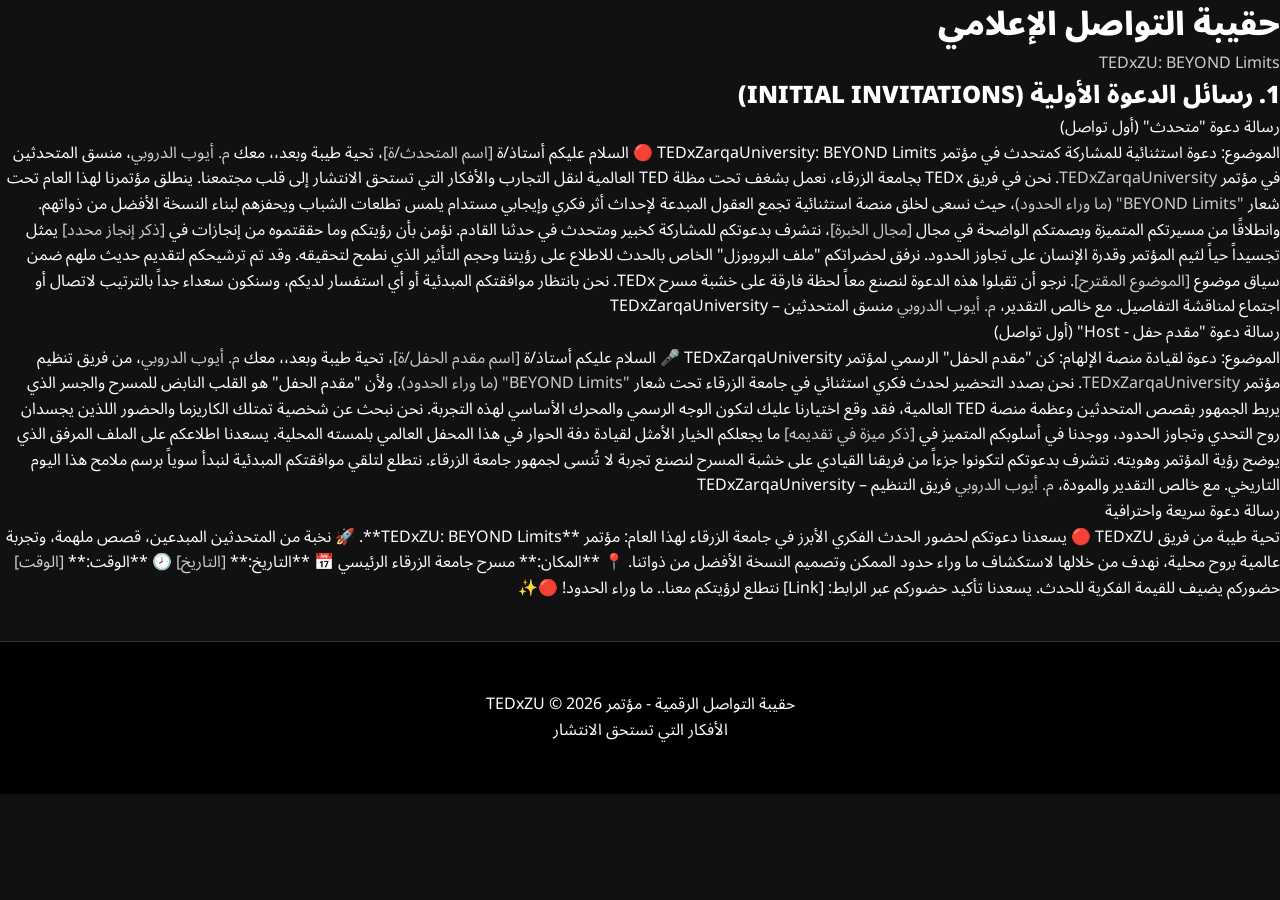
==== commit aa18cb91: "feat: Implement a new premium dark mode design system and apply it to the main website pages." ====
--- a/Communication_Kit.html
+++ b/Communication_Kit.html
@@ -1,148 +1,25 @@
 <!DOCTYPE html>
 <html lang="ar" dir="rtl">
-
 <head>
     <meta charset="UTF-8">
     <meta name="viewport" content="width=device-width, initial-scale=1.0">
     <title>TEDxZU: BEYOND Limits - Communication Kit</title>
-    <link
-        href="https://fonts.googleapis.com/css2?family=Noto+Sans+Arabic:wght@400;700;900&family=Montserrat:wght@700&display=swap"
-        rel="stylesheet">
-    <style>
-        :root {
-            --ted-red: #EB0028;
-            --black: #000000;
-            --white: #FFFFFF;
-            --grey: #f8f9fa;
-            --dark-grey: #222;
-        }
+    <!-- Fonts -->
+    <link href="https://fonts.googleapis.com/css2?family=Noto+Sans+Arabic:wght@400;700;900&family=Montserrat:wght@700&display=swap" rel="stylesheet">
+    <!-- Global CSS -->
+    <link rel="stylesheet" href="style.css">
+</head>
+<body class="grey-theme">
 
-        body {
-            font-family: 'Noto Sans Arabic', sans-serif;
-            background-color: var(--grey);
-            color: var(--black);
-            margin: 0;
-            padding: 0;
-            line-height: 1.8;
-        }
-
-        .header {
-            background-color: var(--black);
-            color: var(--white);
-            padding: 40px 20px;
-            text-align: center;
-            border-bottom: 5px solid var(--ted-red);
-        }
-
-        .header h1 {
-            margin: 0;
-            font-size: 2.5rem;
-            font-weight: 900;
-        }
-
-        .header p {
-            color: var(--ted-red);
-            font-family: 'Montserrat', sans-serif;
-            letter-spacing: 2px;
-            font-size: 1.2rem;
-            margin-top: 10px;
-        }
-
-        .container {
-            max-width: 1000px;
-            margin: 40px auto;
-            padding: 0 20px;
-        }
-
-        .section-title {
-            display: flex;
-            align-items: center;
-            margin-bottom: 30px;
-            border-right: 5px solid var(--ted-red);
-            padding-right: 15px;
-        }
-
-        .section-title h2 {
-            font-size: 1.8rem;
-            margin: 0;
-            color: var(--black);
-        }
-
-        .card {
-            background: var(--white);
-            border-radius: 12px;
-            box-shadow: 0 4px 15px rgba(0, 0, 0, 0.05);
-            padding: 30px;
-            margin-bottom: 40px;
-            border: 1px solid #eee;
-        }
-
-        .label {
-            display: inline-block;
-            background: var(--ted-red);
-            color: var(--white);
-            padding: 4px 12px;
-            border-radius: 4px;
-            font-size: 0.8rem;
-            font-weight: bold;
-            margin-bottom: 15px;
-        }
-
-        .content-box {
-            background: #fdfdfd;
-            border: 1px dashed #ccc;
-            padding: 20px;
-            border-radius: 8px;
-            position: relative;
-            white-space: pre-wrap;
-        }
-
-        .placeholder {
-            color: var(--ted-red);
-            font-weight: bold;
-        }
-
-        .visual-desc {
-            background: #eef2ff;
-            border-right: 4px solid #4f46e5;
-            padding: 15px;
-            margin-top: 15px;
-            font-size: 0.9rem;
-            color: #3730a3;
-        }
-
-        .speaker-list {
-            font-size: 0.85rem;
-            color: #666;
-            margin-top: 10px;
-        }
-
-        footer {
-            text-align: center;
-            padding: 40px;
-            font-size: 0.9rem;
-            color: #888;
-        }
-
-        @media (max-width: 768px) {
-            .header h1 {
-                font-size: 1.8rem;
-            }
-        }
-    </style>
-</head>
-
-<body>
-
-    <div class="header">
+    <div class="comm-header">
         <h1>حقيبة التواصل الإعلامي</h1>
         <p>TEDxZU: BEYOND Limits</p>
     </div>
 
-    <div class="container">
+    <div class="comm-container">
 
         <!-- 1. Initial Invitations -->
-        <div class="section-title">
+        <div class="comm-section-title">
             <h2>1. رسائل الدعوة الأولية (Initial Invitations)</h2>
         </div>
 
@@ -214,7 +91,6 @@
             </div>
         </div>
 
-
         <div class="card">
             <div class="label">رسالة دعوة سريعة واحترافية</div>
             <div class="content-box">
@@ -237,11 +113,10 @@
 
     </div>
 
-    <footer>
+    <footer class="comm-footer">
         حقيبة التواصل الرقمية - مؤتمر TEDxZU &copy; 2026<br>
         الأفكار التي تستحق الانتشار
     </footer>
 
 </body>
-
 </html>
--- a/style.css
+++ b/style.css
@@ -0,0 +1,605 @@
+/* ==========================================================================
+   TEDxZU BEYOND Limits - Global Stylesheet (Premium Dark Mode)
+   ========================================================================== */
+
+/* --------------------------------------------------------------------------
+   Variables
+   -------------------------------------------------------------------------- */
+:root {
+    --ted-red: #EB0028;
+    --ted-red-dark: #b80020;
+    --black: #000000;
+    --dark-bg: #111111;
+    --card-bg: #222222;
+    --card-bg-hover: #2a2a2a;
+    --white: #FFFFFF;
+    --text-grey: #CCCCCC;
+    --border-color: #333333;
+}
+
+/* --------------------------------------------------------------------------
+   Reset & Base Styles
+   -------------------------------------------------------------------------- */
+* {
+    margin: 0;
+    padding: 0;
+    box-sizing: border-box;
+}
+
+body {
+    font-family: 'Noto Sans Arabic', sans-serif;
+    background-color: var(--dark-bg);
+    color: var(--white);
+    line-height: 1.6;
+    overflow-x: hidden;
+}
+
+/* Typography */
+h1, h2, h3, .brand {
+    font-weight: 900;
+    text-transform: uppercase;
+}
+
+p, li, span {
+    color: var(--text-grey);
+}
+
+.container {
+    max-width: 1200px;
+    margin: 0 auto;
+    padding: 0 20px;
+}
+
+/* RTL Parenthesis Fix */
+.ltr-text {
+    direction: ltr;
+    display: inline-block;
+    unicode-bidi: embed; /* Ensure proper embedding */
+}
+
+/* --------------------------------------------------------------------------
+   Navigation
+   -------------------------------------------------------------------------- */
+nav {
+    background-color: rgba(0, 0, 0, 0.9);
+    padding: 15px 0;
+    position: fixed;
+    top: 0;
+    width: 100%;
+    z-index: 1000;
+    box-shadow: 0 2px 10px rgba(0,0,0,0.5);
+    backdrop-filter: blur(5px);
+}
+
+.nav-content {
+    display: flex;
+    justify-content: space-between;
+    align-items: center;
+}
+
+.logo {
+    height: 40px;
+}
+
+.nav-links {
+    list-style: none;
+    display: flex;
+    gap: 30px;
+    margin: 0;
+    padding: 0;
+}
+
+.nav-links a {
+    color: var(--white);
+    text-decoration: none;
+    font-weight: 700;
+    font-size: 0.95rem;
+    transition: color 0.3s ease;
+}
+
+.nav-links a:hover {
+    color: var(--ted-red);
+}
+
+/* --------------------------------------------------------------------------
+   Unified Buttons
+   -------------------------------------------------------------------------- */
+.ted-btn {
+    display: inline-block;
+    background-color: var(--ted-red);
+    color: var(--white) !important;
+    padding: 12px 28px;
+    text-decoration: none;
+    font-weight: 700;
+    border-radius: 4px;
+    transition: all 0.3s ease;
+    text-align: center;
+    border: none;
+    cursor: pointer;
+}
+
+.ted-btn:hover {
+    background-color: var(--ted-red-dark);
+    transform: translateY(-2px);
+    box-shadow: 0 4px 12px rgba(235, 0, 40, 0.3);
+}
+
+.ted-btn.secondary {
+    background-color: var(--card-bg);
+    border: 1px solid var(--border-color);
+}
+
+.ted-btn.secondary:hover {
+    background-color: var(--border-color);
+    box-shadow: none;
+}
+
+/* --------------------------------------------------------------------------
+   Unified Hero Section
+   -------------------------------------------------------------------------- */
+.hero-section {
+    background: linear-gradient(to bottom, rgba(0,0,0,0.7), var(--dark-bg)), url('Asset/Main.png');
+    background-size: cover;
+    background-position: center;
+    background-attachment: fixed;
+    display: flex;
+    align-items: center;
+    justify-content: center;
+    text-align: center;
+    padding-top: 80px; /* Offset for fixed nav */
+}
+
+.hero-section.large {
+    height: 100vh;
+}
+
+.hero-section.medium {
+    height: 50vh;
+}
+
+.hero-content h1 {
+    font-size: 4rem;
+    margin-bottom: 10px;
+    letter-spacing: -1px;
+    color: var(--white);
+}
+
+.hero-content .theme-tag, 
+.hero-content .subtitle {
+    color: var(--ted-red);
+    font-size: 1.5rem;
+    display: block;
+    margin-bottom: 20px;
+    font-weight: 700;
+}
+
+.hero-content p {
+    font-size: 1.25rem;
+    max-width: 700px;
+    margin: 0 auto 30px;
+    color: var(--text-grey);
+}
+
+.hero-actions {
+    display: flex;
+    gap: 15px;
+    justify-content: center;
+    flex-wrap: wrap;
+}
+
+/* --------------------------------------------------------------------------
+   Unified Card Component (.ted-card)
+   -------------------------------------------------------------------------- */
+.ted-card {
+    background-color: var(--card-bg);
+    padding: 35px;
+    border-radius: 8px;
+    border-top: 4px solid var(--ted-red);
+    box-shadow: 0 8px 25px rgba(0,0,0,0.4);
+    transition: all 0.3s ease;
+    text-decoration: none;
+    color: inherit;
+    display: flex;
+    flex-direction: column;
+}
+
+a.ted-card:hover, 
+.ted-card.interactive:hover {
+    transform: translateY(-5px);
+    background-color: var(--card-bg-hover);
+    box-shadow: 0 12px 30px rgba(235, 0, 40, 0.15);
+}
+
+.ted-card .card-title {
+    font-size: 1.6rem;
+    font-weight: 900;
+    color: var(--white);
+    margin-bottom: 5px;
+}
+
+.ted-card .card-subtitle {
+    font-size: 1rem;
+    color: #999;
+    margin-bottom: 20px;
+    display: block;
+    font-weight: 600;
+}
+
+.ted-card .card-highlight {
+    font-size: 1.2rem;
+    color: var(--ted-red);
+    font-weight: 700;
+    margin-bottom: 15px;
+    padding-bottom: 15px;
+    border-bottom: 1px solid var(--border-color);
+    line-height: 1.4;
+}
+
+.ted-card ul {
+    list-style: none;
+    padding: 0;
+}
+
+.ted-card li {
+    position: relative;
+    padding-right: 25px;
+    margin-bottom: 12px;
+    font-size: 0.95rem;
+    color: var(--text-grey);
+    line-height: 1.6;
+}
+
+.ted-card li::before {
+    content: '•';
+    position: absolute;
+    right: 0;
+    color: var(--ted-red);
+    font-size: 1.5rem;
+    line-height: 1;
+    top: 2px;
+}
+
+.card-action-text {
+    margin-top: auto;
+    padding-top: 20px;
+    color: var(--ted-red);
+    font-weight: bold;
+    text-align: left;
+    font-size: 0.95rem;
+    transition: transform 0.3s ease;
+}
+
+a.ted-card:hover .card-action-text {
+    transform: translateX(-5px);
+}
+
+/* --------------------------------------------------------------------------
+   Specific Layouts
+   -------------------------------------------------------------------------- */
+
+/* Section Headers */
+.section-header {
+    text-align: center;
+    margin-bottom: 60px;
+}
+
+.section-header h2 {
+    font-size: 2.8rem;
+    display: inline-block;
+    position: relative;
+    color: var(--white);
+}
+
+.section-header h2::after {
+    content: '';
+    position: absolute;
+    bottom: -15px;
+    right: 50%;
+    transform: translateX(50%);
+    width: 60px;
+    height: 4px;
+    background-color: var(--ted-red);
+}
+
+/* Vision Section (Index) */
+#vision {
+    padding: 100px 0;
+    background-color: var(--dark-bg);
+}
+
+.vision-grid {
+    display: grid;
+    grid-template-columns: repeat(auto-fit, minmax(300px, 1fr));
+    gap: 40px;
+    margin-top: 50px;
+    text-align: right;
+}
+
+.vision-item h3 {
+    color: var(--ted-red);
+    margin-bottom: 15px;
+    font-size: 1.5rem;
+}
+
+/* Speakers Grid (Index) */
+#speakers {
+    padding: 100px 0;
+    background-color: #151515; /* Slightly different shade for contrast */
+}
+
+.speakers-grid {
+    display: grid;
+    grid-template-columns: repeat(auto-fill, minmax(350px, 1fr));
+    gap: 30px;
+}
+
+/* Timeline (Schedule) */
+.schedule-section {
+    padding: 100px 0;
+}
+
+.timeline {
+    position: relative;
+    max-width: 1000px;
+    margin: 0 auto;
+}
+
+.timeline::after {
+    content: '';
+    position: absolute;
+    width: 4px;
+    background-color: var(--border-color);
+    top: 0;
+    bottom: 0;
+    right: 50%;
+    transform: translateX(50%);
+    border-radius: 2px;
+}
+
+.timeline-item {
+    padding: 10px 50px;
+    position: relative;
+    width: 50%;
+    margin-bottom: 40px;
+}
+
+.timeline-item:nth-child(odd):not(.break-item) {
+    right: 0;
+    text-align: right;
+}
+
+.timeline-item:nth-child(even):not(.break-item) {
+    right: 50%;
+    text-align: left;
+}
+
+.timeline-item:nth-child(even):not(.break-item) .ted-card {
+    border-top: 4px solid var(--ted-red); /* Keep top border consistent */
+}
+
+.timeline-item:nth-child(even):not(.break-item) .card-action-text {
+    text-align: right;
+}
+
+.timeline-item:nth-child(even):not(.break-item) a.ted-card:hover .card-action-text {
+    transform: translateX(5px);
+}
+
+.timeline-item:nth-child(even):not(.break-item) ul {
+    text-align: right;
+    direction: rtl;
+}
+
+.timeline-item:not(.break-item)::after {
+    content: '';
+    position: absolute;
+    width: 22px;
+    height: 22px;
+    background-color: var(--ted-red);
+    border: 4px solid var(--dark-bg);
+    border-radius: 50%;
+    top: 45px; /* Adjust based on card padding */
+    z-index: 1;
+    box-shadow: 0 0 0 2px var(--ted-red);
+}
+
+.timeline-item:nth-child(odd):not(.break-item)::after {
+    left: -11px;
+}
+
+.timeline-item:nth-child(even):not(.break-item)::after {
+    right: -11px;
+}
+
+.time-badge {
+    display: inline-block;
+    background-color: var(--dark-bg);
+    color: var(--white);
+    padding: 6px 18px;
+    border-radius: 20px;
+    font-weight: 900;
+    font-size: 1rem;
+    margin-bottom: 20px;
+    letter-spacing: 1px;
+    border: 1px solid var(--border-color);
+}
+
+.timeline-item.break-item {
+    width: 100%;
+    right: 0;
+    text-align: center;
+    padding: 40px 0;
+    margin-bottom: 20px;
+    position: relative;
+}
+
+.timeline-item.break-item::before {
+    content: '';
+    position: absolute;
+    top: 50%;
+    left: 0;
+    right: 0;
+    height: 2px;
+    background: dashed 2px var(--border-color);
+    z-index: 0;
+}
+
+.break-content {
+    background-color: var(--ted-red);
+    color: var(--white);
+    padding: 15px 40px;
+    border-radius: 30px;
+    display: inline-flex;
+    align-items: center;
+    gap: 15px;
+    font-weight: 900;
+    font-size: 1.2rem;
+    position: relative;
+    z-index: 2;
+    box-shadow: 0 5px 20px rgba(235, 0, 40, 0.4);
+}
+
+.break-time {
+    border-right: 2px solid rgba(255,255,255,0.3);
+    padding-right: 15px;
+}
+
+/* Lecture Details Layout */
+.details-section {
+    padding: 80px 0;
+    display: grid;
+    grid-template-columns: 1fr 2fr;
+    gap: 60px;
+    align-items: start;
+}
+
+.lecture-content h3 {
+    font-size: 2.5rem;
+    margin-bottom: 40px;
+    color: var(--white);
+    position: relative;
+    display: inline-block;
+}
+
+.lecture-content h3::after {
+    content: '';
+    position: absolute;
+    bottom: -15px;
+    right: 0;
+    width: 60px;
+    height: 4px;
+    background-color: var(--ted-red);
+}
+
+.lecture-content ul li {
+    background: var(--card-bg);
+    padding: 25px 30px 25px 25px;
+    border-radius: 8px;
+    border-right: 4px solid var(--ted-red);
+    margin-bottom: 20px;
+    font-size: 1.1rem;
+    transition: transform 0.3s ease;
+    box-shadow: 0 4px 15px rgba(0,0,0,0.2);
+}
+
+.lecture-content ul li:hover {
+    transform: translateX(-5px);
+    background-color: var(--card-bg-hover);
+}
+
+#error-msg {
+    display: none;
+    text-align: center;
+    padding: 150px 20px;
+}
+
+#error-msg h2 {
+    color: var(--ted-red);
+    font-size: 2.5rem;
+    margin-bottom: 30px;
+}
+
+/* --------------------------------------------------------------------------
+   Footer
+   -------------------------------------------------------------------------- */
+footer {
+    background-color: var(--black);
+    padding: 50px 0;
+    text-align: center;
+    border-top: 1px solid var(--border-color);
+    margin-top: 40px;
+}
+
+footer img {
+    height: 40px;
+    margin-bottom: 20px;
+    opacity: 0.6;
+    transition: opacity 0.3s;
+}
+
+footer img:hover {
+    opacity: 1;
+}
+
+footer p {
+    color: #888;
+    font-size: 0.95rem;
+}
+
+.footer-disclaimer {
+    font-size: 0.8rem;
+    margin-top: 10px;
+}
+
+/* --------------------------------------------------------------------------
+   Responsive Layouts
+   -------------------------------------------------------------------------- */
+@media screen and (max-width: 900px) {
+    .timeline::after {
+        right: 30px;
+    }
+
+    .timeline-item {
+        width: 100%;
+        padding-right: 70px;
+        padding-left: 20px;
+    }
+
+    .timeline-item:nth-child(odd):not(.break-item),
+    .timeline-item:nth-child(even):not(.break-item) {
+        right: 0;
+        text-align: right;
+    }
+
+    .timeline-item:nth-child(odd):not(.break-item)::after,
+    .timeline-item:nth-child(even):not(.break-item)::after {
+        right: 19px;
+        left: auto;
+    }
+    
+    .timeline-item.break-item {
+        padding-right: 0;
+        padding-left: 0;
+    }
+
+    .timeline-item:nth-child(even):not(.break-item) .card-action-text {
+        text-align: left;
+    }
+
+    .timeline-item:nth-child(even):not(.break-item) a.ted-card:hover .card-action-text {
+        transform: translateX(-5px);
+    }
+
+    .details-section {
+        grid-template-columns: 1fr;
+    }
+}
+
+@media screen and (max-width: 768px) {
+    .hero-content h1 { 
+        font-size: 2.5rem; 
+    }
+    .speakers-grid { 
+        grid-template-columns: 1fr; 
+    }
+}
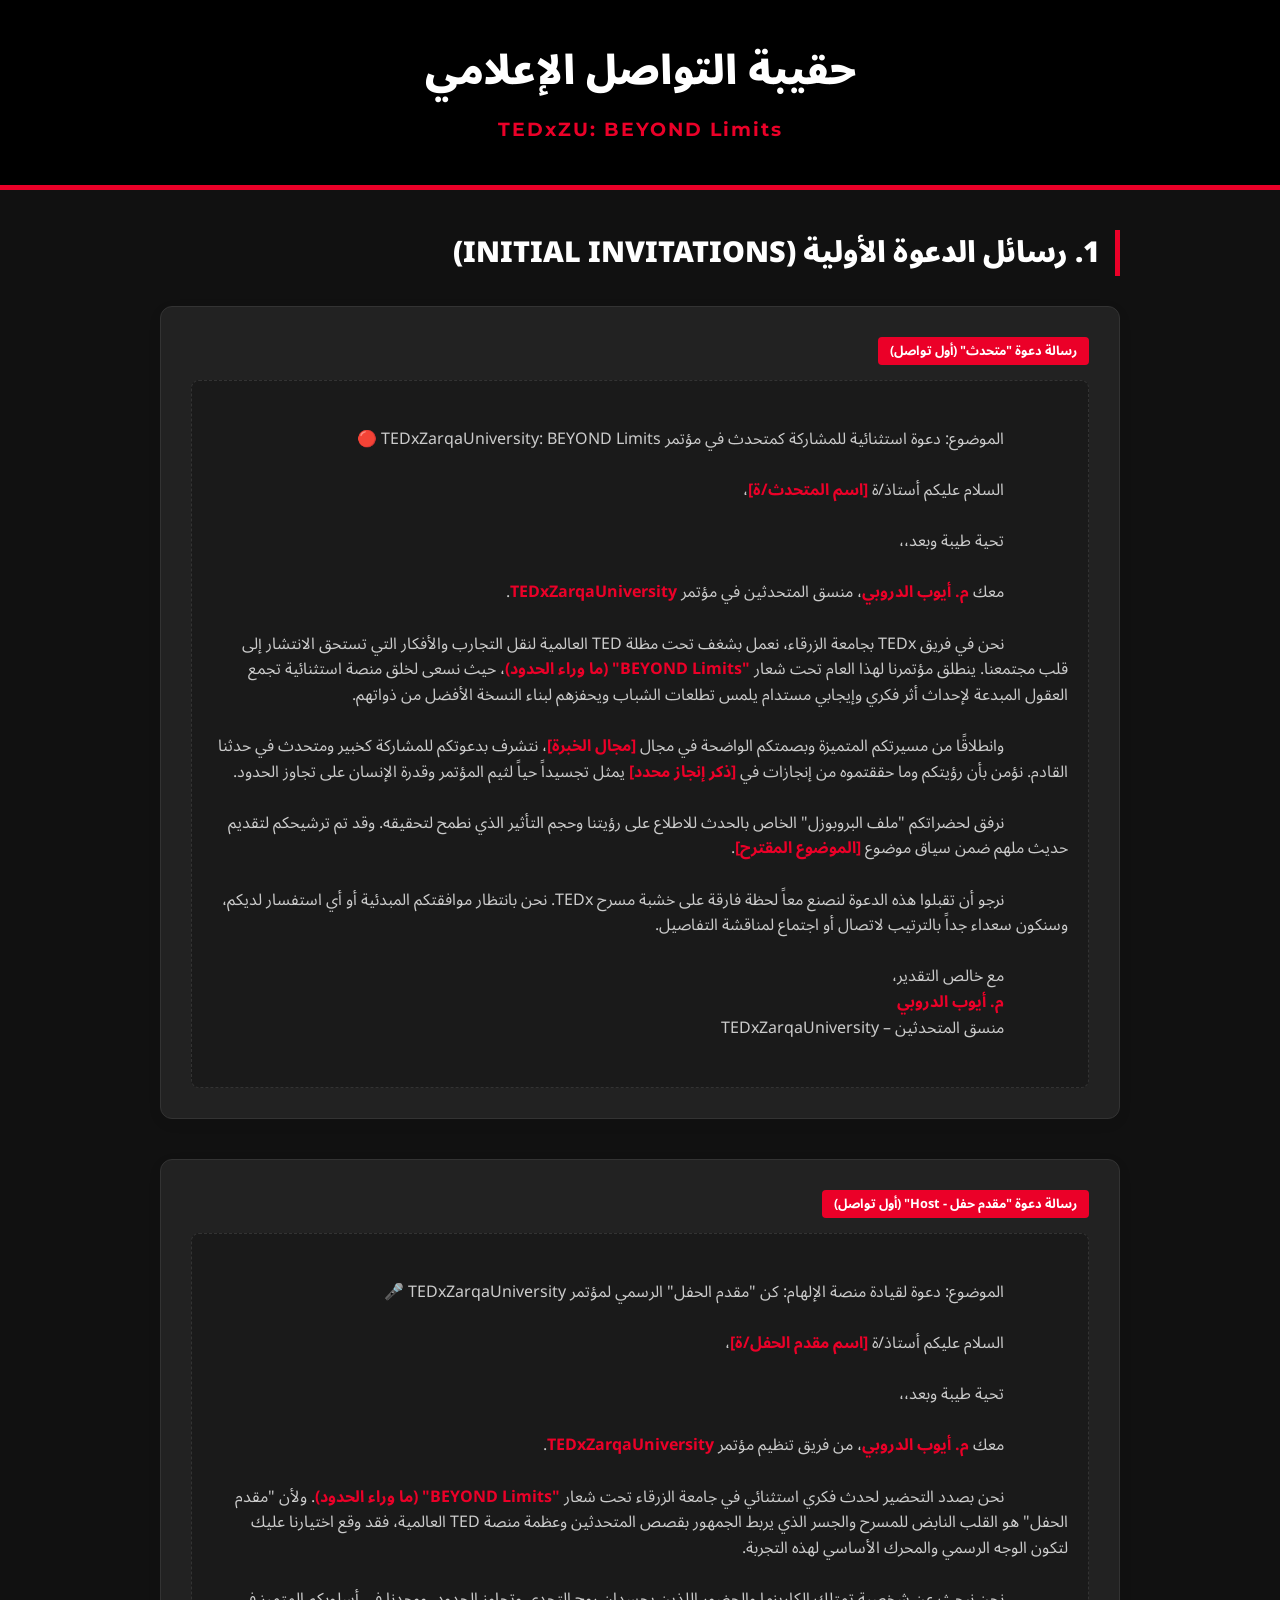
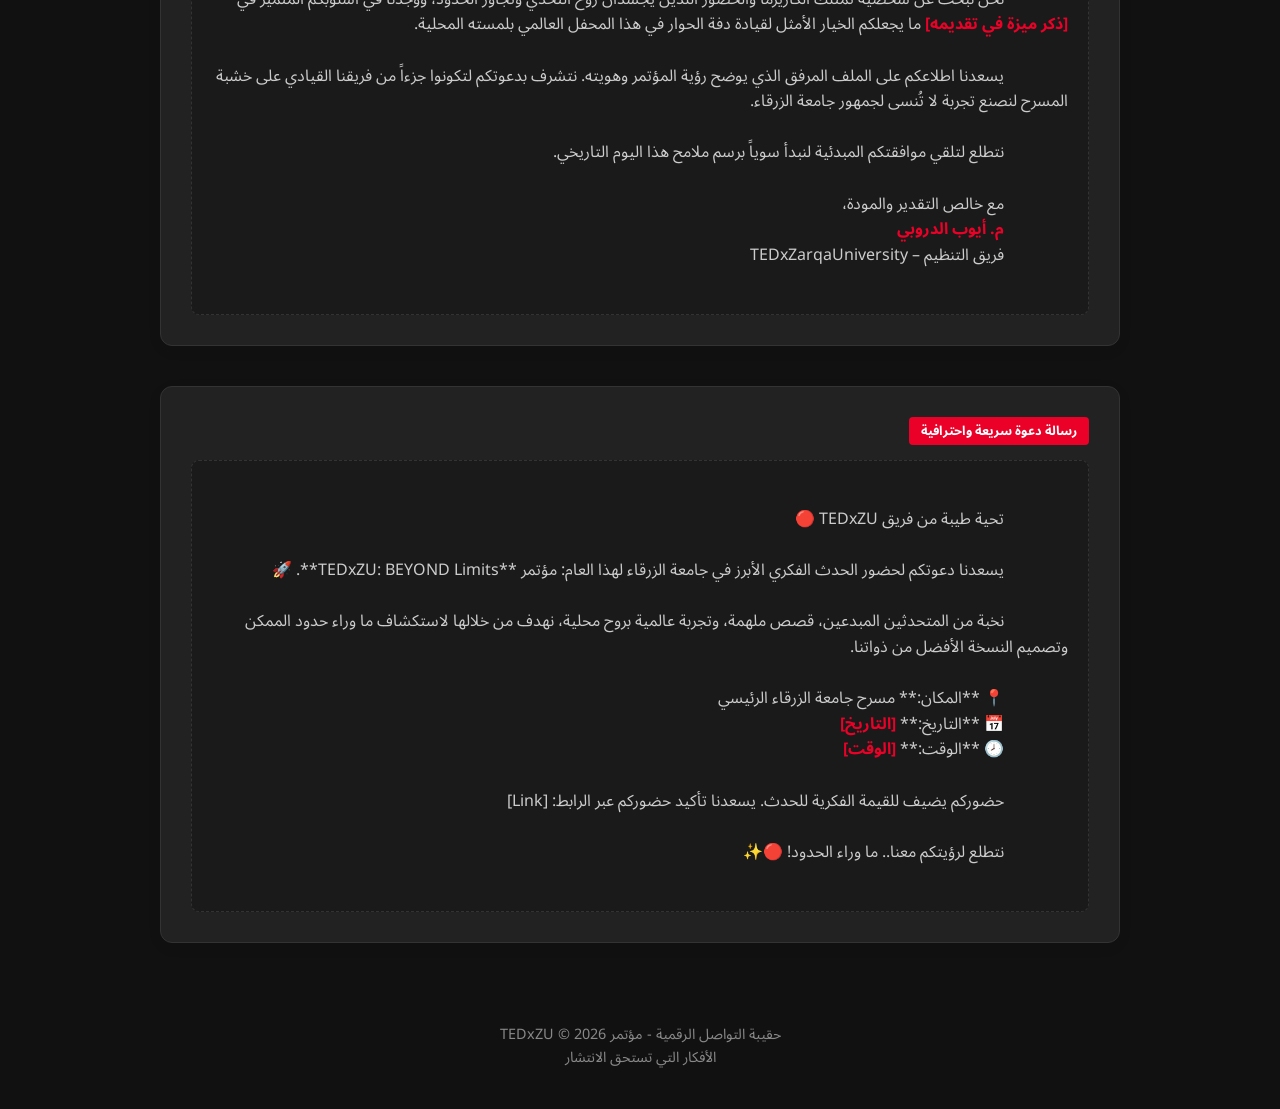
==== commit 65e0362b: "feat: Add Communication Kit specific styles and refine lecture content list styling." ====
--- a/Communication_Kit.html
+++ b/Communication_Kit.html
@@ -24,7 +24,7 @@
         </div>
 
         <!-- Speaker Invitation -->
-        <div class="card">
+        <div class="comm-card">
             <div class="label">رسالة دعوة "متحدث" (أول تواصل)</div>
             <div class="content-box">
                 الموضوع: دعوة استثنائية للمشاركة كمتحدث في مؤتمر TEDxZarqaUniversity: BEYOND Limits 🔴
@@ -33,24 +33,15 @@
 
                 تحية طيبة وبعد،،
 
-                معك <span class="placeholder">م. أيوب الدروبي</span>، منسق المتحدثين في مؤتمر <span
-                    class="placeholder">TEDxZarqaUniversity</span>.
+                معك <span class="placeholder">م. أيوب الدروبي</span>، منسق المتحدثين في مؤتمر <span class="placeholder">TEDxZarqaUniversity</span>.
 
-                نحن في فريق TEDx بجامعة الزرقاء، نعمل بشغف تحت مظلة TED العالمية لنقل التجارب والأفكار التي تستحق
-                الانتشار إلى قلب مجتمعنا. ينطلق مؤتمرنا لهذا العام تحت شعار <span class="placeholder">"BEYOND Limits"
-                    (ما وراء الحدود)</span>، حيث نسعى لخلق منصة استثنائية تجمع العقول المبدعة لإحداث أثر فكري وإيجابي
-                مستدام يلمس تطلعات الشباب ويحفزهم لبناء النسخة الأفضل من ذواتهم.
+                نحن في فريق TEDx بجامعة الزرقاء، نعمل بشغف تحت مظلة TED العالمية لنقل التجارب والأفكار التي تستحق الانتشار إلى قلب مجتمعنا. ينطلق مؤتمرنا لهذا العام تحت شعار <span class="placeholder">"BEYOND Limits" (ما وراء الحدود)</span>، حيث نسعى لخلق منصة استثنائية تجمع العقول المبدعة لإحداث أثر فكري وإيجابي مستدام يلمس تطلعات الشباب ويحفزهم لبناء النسخة الأفضل من ذواتهم.
 
-                وانطلاقًا من مسيرتكم المتميزة وبصمتكم الواضحة في مجال <span class="placeholder">[مجال الخبرة]</span>،
-                نتشرف بدعوتكم للمشاركة كخبير ومتحدث في حدثنا القادم. نؤمن بأن رؤيتكم وما حققتموه من إنجازات في <span
-                    class="placeholder">[ذكر إنجاز محدد]</span> يمثل تجسيداً حياً لثيم المؤتمر وقدرة الإنسان على تجاوز
-                الحدود.
+                وانطلاقًا من مسيرتكم المتميزة وبصمتكم الواضحة في مجال <span class="placeholder">[مجال الخبرة]</span>، نتشرف بدعوتكم للمشاركة كخبير ومتحدث في حدثنا القادم. نؤمن بأن رؤيتكم وما حققتموه من إنجازات في <span class="placeholder">[ذكر إنجاز محدد]</span> يمثل تجسيداً حياً لثيم المؤتمر وقدرة الإنسان على تجاوز الحدود.
 
-                نرفق لحضراتكم "ملف البروبوزل" الخاص بالحدث للاطلاع على رؤيتنا وحجم التأثير الذي نطمح لتحقيقه. وقد تم
-                ترشيحكم لتقديم حديث ملهم ضمن سياق موضوع <span class="placeholder">[الموضوع المقترح]</span>.
+                نرفق لحضراتكم "ملف البروبوزل" الخاص بالحدث للاطلاع على رؤيتنا وحجم التأثير الذي نطمح لتحقيقه. وقد تم ترشيحكم لتقديم حديث ملهم ضمن سياق موضوع <span class="placeholder">[الموضوع المقترح]</span>.
 
-                نرجو أن تقبلوا هذه الدعوة لنصنع معاً لحظة فارقة على خشبة مسرح TEDx. نحن بانتظار موافقتكم المبدئية أو أي
-                استفسار لديكم، وسنكون سعداء جداً بالترتيب لاتصال أو اجتماع لمناقشة التفاصيل.
+                نرجو أن تقبلوا هذه الدعوة لنصنع معاً لحظة فارقة على خشبة مسرح TEDx. نحن بانتظار موافقتكم المبدئية أو أي استفسار لديكم، وسنكون سعداء جداً بالترتيب لاتصال أو اجتماع لمناقشة التفاصيل.
 
                 مع خالص التقدير،
                 <span class="placeholder">م. أيوب الدروبي</span>
@@ -59,7 +50,7 @@
         </div>
 
         <!-- Host Invitation -->
-        <div class="card">
+        <div class="comm-card">
             <div class="label">رسالة دعوة "مقدم حفل - Host" (أول تواصل)</div>
             <div class="content-box">
                 الموضوع: دعوة لقيادة منصة الإلهام: كن "مقدم الحفل" الرسمي لمؤتمر TEDxZarqaUniversity 🎤
@@ -68,20 +59,13 @@
 
                 تحية طيبة وبعد،،
 
-                معك <span class="placeholder">م. أيوب الدروبي</span>، من فريق تنظيم مؤتمر <span
-                    class="placeholder">TEDxZarqaUniversity</span>.
+                معك <span class="placeholder">م. أيوب الدروبي</span>، من فريق تنظيم مؤتمر <span class="placeholder">TEDxZarqaUniversity</span>.
 
-                نحن بصدد التحضير لحدث فكري استثنائي في جامعة الزرقاء تحت شعار <span class="placeholder">"BEYOND Limits"
-                    (ما وراء الحدود)</span>. ولأن "مقدم الحفل" هو القلب النابض للمسرح والجسر الذي يربط الجمهور بقصص
-                المتحدثين وعظمة منصة TED العالمية، فقد وقع اختيارنا عليك لتكون الوجه الرسمي والمحرك الأساسي لهذه
-                التجربة.
+                نحن بصدد التحضير لحدث فكري استثنائي في جامعة الزرقاء تحت شعار <span class="placeholder">"BEYOND Limits" (ما وراء الحدود)</span>. ولأن "مقدم الحفل" هو القلب النابض للمسرح والجسر الذي يربط الجمهور بقصص المتحدثين وعظمة منصة TED العالمية، فقد وقع اختيارنا عليك لتكون الوجه الرسمي والمحرك الأساسي لهذه التجربة.
 
-                نحن نبحث عن شخصية تمتلك الكاريزما والحضور اللذين يجسدان روح التحدي وتجاوز الحدود، ووجدنا في أسلوبكم
-                المتميز في <span class="placeholder">[ذكر ميزة في تقديمه]</span> ما يجعلكم الخيار الأمثل لقيادة دفة
-                الحوار في هذا المحفل العالمي بلمسته المحلية.
+                نحن نبحث عن شخصية تمتلك الكاريزما والحضور اللذين يجسدان روح التحدي وتجاوز الحدود، ووجدنا في أسلوبكم المتميز في <span class="placeholder">[ذكر ميزة في تقديمه]</span> ما يجعلكم الخيار الأمثل لقيادة دفة الحوار في هذا المحفل العالمي بلمسته المحلية.
 
-                يسعدنا اطلاعكم على الملف المرفق الذي يوضح رؤية المؤتمر وهويته. نتشرف بدعوتكم لتكونوا جزءاً من فريقنا
-                القيادي على خشبة المسرح لنصنع تجربة لا تُنسى لجمهور جامعة الزرقاء.
+                يسعدنا اطلاعكم على الملف المرفق الذي يوضح رؤية المؤتمر وهويته. نتشرف بدعوتكم لتكونوا جزءاً من فريقنا القيادي على خشبة المسرح لنصنع تجربة لا تُنسى لجمهور جامعة الزرقاء.
 
                 نتطلع لتلقي موافقتكم المبدئية لنبدأ سوياً برسم ملامح هذا اليوم التاريخي.
 
@@ -91,15 +75,14 @@
             </div>
         </div>
 
-        <div class="card">
+        <div class="comm-card">
             <div class="label">رسالة دعوة سريعة واحترافية</div>
             <div class="content-box">
                 تحية طيبة من فريق TEDxZU 🔴
 
                 يسعدنا دعوتكم لحضور الحدث الفكري الأبرز في جامعة الزرقاء لهذا العام: مؤتمر **TEDxZU: BEYOND Limits**. 🚀
 
-                نخبة من المتحدثين المبدعين، قصص ملهمة، وتجربة عالمية بروح محلية، نهدف من خلالها لاستكشاف ما وراء حدود
-                الممكن وتصميم النسخة الأفضل من ذواتنا.
+                نخبة من المتحدثين المبدعين، قصص ملهمة، وتجربة عالمية بروح محلية، نهدف من خلالها لاستكشاف ما وراء حدود الممكن وتصميم النسخة الأفضل من ذواتنا.
 
                 📍 **المكان:** مسرح جامعة الزرقاء الرئيسي
                 📅 **التاريخ:** <span class="placeholder">[التاريخ]</span>
--- a/style.css
+++ b/style.css
@@ -54,7 +54,7 @@
 .ltr-text {
     direction: ltr;
     display: inline-block;
-    unicode-bidi: embed; /* Ensure proper embedding */
+    unicode-bidi: embed;
 }
 
 /* --------------------------------------------------------------------------
@@ -146,7 +146,7 @@
     align-items: center;
     justify-content: center;
     text-align: center;
-    padding-top: 80px; /* Offset for fixed nav */
+    padding-top: 80px;
 }
 
 .hero-section.large {
@@ -324,7 +324,7 @@
 /* Speakers Grid (Index) */
 #speakers {
     padding: 100px 0;
-    background-color: #151515; /* Slightly different shade for contrast */
+    background-color: #151515;
 }
 
 .speakers-grid {
@@ -374,7 +374,7 @@
 }
 
 .timeline-item:nth-child(even):not(.break-item) .ted-card {
-    border-top: 4px solid var(--ted-red); /* Keep top border consistent */
+    border-top: 4px solid var(--ted-red);
 }
 
 .timeline-item:nth-child(even):not(.break-item) .card-action-text {
@@ -398,7 +398,7 @@
     background-color: var(--ted-red);
     border: 4px solid var(--dark-bg);
     border-radius: 50%;
-    top: 45px; /* Adjust based on card padding */
+    top: 45px;
     z-index: 1;
     box-shadow: 0 0 0 2px var(--ted-red);
 }
@@ -491,6 +491,11 @@
     background-color: var(--ted-red);
 }
 
+.lecture-content ul {
+    list-style: none;
+    padding: 0;
+}
+
 .lecture-content ul li {
     background: var(--card-bg);
     padding: 25px 30px 25px 25px;
@@ -500,6 +505,8 @@
     font-size: 1.1rem;
     transition: transform 0.3s ease;
     box-shadow: 0 4px 15px rgba(0,0,0,0.2);
+    position: relative;
+    color: var(--text-grey);
 }
 
 .lecture-content ul li:hover {
@@ -552,6 +559,95 @@
 }
 
 /* --------------------------------------------------------------------------
+   Communication Kit specific styles (optional but keeping to not break the page)
+   -------------------------------------------------------------------------- */
+.comm-header {
+    background-color: var(--black);
+    color: var(--white);
+    padding: 40px 20px;
+    text-align: center;
+    border-bottom: 5px solid var(--ted-red);
+}
+
+.comm-header h1 {
+    margin: 0;
+    font-size: 2.5rem;
+}
+
+.comm-header p {
+    color: var(--ted-red);
+    font-family: 'Montserrat', sans-serif;
+    letter-spacing: 2px;
+    font-size: 1.2rem;
+    margin-top: 10px;
+    font-weight: bold;
+}
+
+.comm-container {
+    max-width: 1000px;
+    margin: 40px auto;
+    padding: 0 20px;
+}
+
+.comm-section-title {
+    display: flex;
+    align-items: center;
+    margin-bottom: 30px;
+    border-right: 5px solid var(--ted-red);
+    padding-right: 15px;
+}
+
+.comm-section-title h2 {
+    font-size: 1.8rem;
+    margin: 0;
+    color: var(--white);
+}
+
+.comm-card {
+    background: var(--card-bg);
+    border-radius: 12px;
+    box-shadow: 0 4px 15px rgba(0, 0, 0, 0.05);
+    padding: 30px;
+    margin-bottom: 40px;
+    border: 1px solid var(--border-color);
+}
+
+.comm-card .label {
+    display: inline-block;
+    background: var(--ted-red);
+    color: var(--white);
+    padding: 4px 12px;
+    border-radius: 4px;
+    font-size: 0.8rem;
+    font-weight: bold;
+    margin-bottom: 15px;
+}
+
+.comm-card .content-box {
+    background: #1a1a1a;
+    border: 1px dashed var(--border-color);
+    padding: 20px;
+    border-radius: 8px;
+    position: relative;
+    white-space: pre-wrap;
+    color: var(--text-grey);
+}
+
+.comm-card .placeholder {
+    color: var(--ted-red);
+    font-weight: bold;
+}
+
+footer.comm-footer {
+    padding: 40px;
+    font-size: 0.9rem;
+    color: #888;
+    background-color: transparent;
+    border-top: none;
+    text-align: center;
+}
+
+/* --------------------------------------------------------------------------
    Responsive Layouts
    -------------------------------------------------------------------------- */
 @media screen and (max-width: 900px) {
